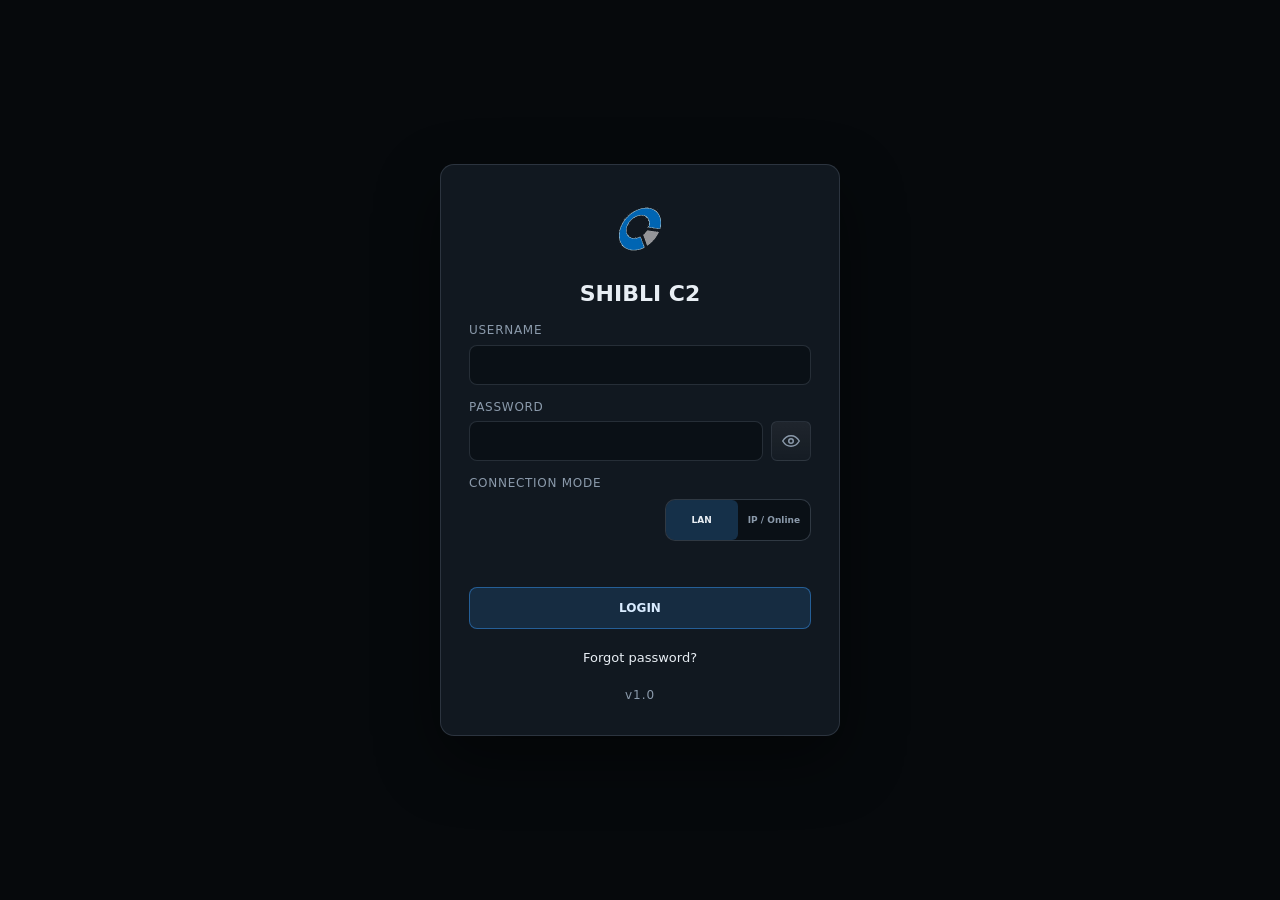
==== static/index.html @ 176efd0a "Prepare SHIBLI C2 v1.0 production release" ====
<!doctype html>
<html lang="en" data-theme="dark">
<head>
  <meta charset="UTF-8" />
  <meta name="viewport" content="width=device-width, initial-scale=1.0" />
  <title>SHIBLI C2</title>
  <script>
    (function () {
      try {
        var t = localStorage.getItem("shibli_theme");
        if (t === "light" || t === "dark") document.documentElement.setAttribute("data-theme", t);
      } catch (e) {}
    })();
  </script>
  <link rel="icon" href="/static/branding/logo.png" type="image/png" />
  <link rel="stylesheet" href="/static/css/styles.css" />
  <style>
    /* Fallback if stylesheet path fails — keeps login usable */
    .login-screen { min-height: 100vh; display: grid; place-items: center; padding: 24px; background: #06090c; color: #e8eef4; font-family: "Segoe UI", system-ui, sans-serif; }
    .login-card { width: min(400px, 100%); display: flex; flex-direction: column; gap: 14px; padding: 32px 28px; border-radius: 14px; border: 1px solid rgba(148,163,184,.2); background: #111820; }
    .login-card label { display: flex; flex-direction: column; gap: 6px; font-size: 12px; color: #8b9aab; }
    .login-card input { min-height: 40px; padding: 0 10px; border-radius: 8px; border: 1px solid rgba(148,163,184,.2); background: #0a1016; color: #e8eef4; }
    .login-error { color: #ff5c5c; font-size: 13px; min-height: 18px; margin: 0; }
    button.full { width: 100%; min-height: 42px; border-radius: 8px; border: 1px solid rgba(59,158,255,.45); background: rgba(59,158,255,.15); color: #d9ecff; font-weight: 700; cursor: pointer; }
    .brand-logo { width: 64px; height: 64px; margin: 0 auto 4px; object-fit: contain; display: block; }
    .mode-toggle { display: grid; grid-template-columns: 1fr 1fr; gap: 0; border: 1px solid rgba(148,163,184,.28); border-radius: 10px; overflow: hidden; }
    .mode-toggle button { min-height: 40px; border: 0; background: transparent; color: #8b9aab; font-weight: 700; cursor: pointer; }
    .mode-toggle button.active { background: rgba(59,158,255,.22); color: #e8eef4; }
  </style>
</head>
<body>
  <script>
    if (location.protocol === "file:") {
      document.write(
        '<div style="padding:40px;font-family:Segoe UI,sans-serif;max-width:520px;margin:40px auto;background:#111820;color:#e8eef4;border-radius:12px">' +
        '<h2>Open SHIBLI C2 via the server</h2>' +
        '<p>Do not open index.html directly. Start the app then open:</p>' +
        '<p><strong><a href="http://127.0.0.1:8080" style="color:#3b9eff">http://127.0.0.1:8080</a></strong></p>' +
        '<pre style="background:#0a1016;padding:12px;border-radius:8px">Start SHIBLI C2, then open http://127.0.0.1:8080</pre></div>'
      );
      throw new Error("file protocol");
    }
  </script>
  <!-- LOGIN -->
  <div id="loginScreen" class="login-screen">
    <form id="loginForm" class="login-card">
      <img class="brand-logo lg" src="/static/branding/logo.png" alt="SHIBLI" width="64" height="64" />
      <h1 id="loginTitle">SHIBLI C2</h1>
      <label>Username<input id="loginUser" type="text" autocomplete="off" required /></label>
      <label>Password
        <span class="password-row">
          <input id="loginPass" type="password" autocomplete="current-password" required />
          <button type="button" class="icon-action pw-toggle" data-password-toggle="loginPass" aria-label="Show password"></button>
        </span>
      </label>
      <div class="connection-mode-field">
        <span class="mode-label">Connection Mode</span>
        <div class="mode-toggle" role="group" aria-label="Connection Mode">
          <button type="button" id="modeLanBtn" class="active" data-mode="lan" aria-pressed="true">LAN</button>
          <button type="button" id="modeIpBtn" data-mode="ip" aria-pressed="false">IP / Online</button>
        </div>
      </div>
      <p id="loginError" class="login-error"></p>
      <button type="submit" id="loginSubmit" class="primary full">LOGIN</button>
      <button type="button" id="forgotPasswordBtn" class="link-btn">Forgot password?</button>
      <p class="login-version" id="loginVersion">v1.0</p>
    </form>
    <form id="forgotPasswordForm" class="login-card hidden">
      <img class="brand-logo lg" src="/static/branding/logo.png" alt="SHIBLI" width="64" height="64" />
      <h1>Reset Password</h1>
      <p class="login-sub">Enter username, recovery code, and new password</p>
      <label>Username<input id="forgotUser" type="text" autocomplete="off" required /></label>
      <label>Recovery code<input id="forgotCode" type="text" autocomplete="off" required /></label>
      <label>New password
        <span class="password-row">
          <input id="forgotNewPass" type="password" required />
          <button type="button" class="icon-action pw-toggle" data-password-toggle="forgotNewPass" aria-label="Show password"></button>
        </span>
      </label>
      <p id="forgotError" class="login-error"></p>
      <button type="submit" class="primary full">Reset Password</button>
      <button type="button" id="backToLoginBtn" class="link-btn">Back to sign in</button>
    </form>
  </div>

  <!-- APP SHELL -->
  <div id="appShell" class="app-shell hidden">
    <aside class="sidebar" id="sidebar">
      <div class="brand">
        <img class="brand-logo" src="/static/branding/logo.png" alt="SHIBLI" width="34" height="34" />
        <div class="brand-copy">
          <strong id="systemName">SHIBLI C2</strong>
          <span>Command &amp; Control</span>
        </div>
      </div>
      <div class="sidebar-section ops-section">
        <div class="sidebar-label">Operations</div>
        <nav class="module-list" id="moduleNav"></nav>
      </div>
      <div class="sidebar-footer">
        <div class="version" id="versionTag">v1.0</div>
      </div>
    </aside>

    <main class="workspace">
      <div id="mappingBanner" class="mapping-banner hidden" aria-hidden="true"></div>
      <div class="topbar-stack">
        <header class="topbar topbar-fixed">
          <div class="topbar-left">
            <button type="button" class="menu-btn" id="menuToggle" aria-label="Menu">☰</button>
            <div class="status-pill online" id="systemStatusText" title="SHIBLI C2 application">Ready</div>
            <div class="service-chips" id="serviceChips">
              <span class="chip" id="chipCamStatus">Cams: —</span>
              <span class="chip" id="chipHwStatus">HW: —</span>
              <button type="button" class="chip connection-chip" id="connectionModeChip" title="Switch connection mode">Connection: LAN</button>
            </div>
          </div>
          <div class="topbar-right">
            <button type="button" class="icon-action" id="themeToggle" title="Light/Dark mode">☾</button>
            <span class="user-badge" id="userBadge" title="">—</span>
            <button type="button" class="icon-action" id="logoutBtn" title="Logout">⏻</button>
            <button type="button" class="icon-action" id="fullscreenBtn" title="Fullscreen">⛶</button>
          </div>
        </header>

        <div id="dashboardToolbar" class="topbar-ops dashboard-toolbar hidden" aria-hidden="true">
          <div class="toolbar-scroll">
            <div class="toolbar-section">
              <span class="toolbar-label">Recording</span>
              <div class="recording-controls">
                <div class="segmented record-segmented">
                  <button class="active" data-record="off" title="Record Off">Off</button>
                  <button data-record="ch1" title="Record Day">Day</button>
                  <button data-record="ch2" title="Record Thermal">Th</button>
                  <button data-record="both" title="Record Both">Both</button>
                </div>
                <div id="recordingStatus" class="recording-status hidden" aria-live="polite">
                  <span class="rec-dot" aria-hidden="true"></span>
                  <span id="recordingTimer">00:00:00</span>
                </div>
              </div>
            </div>
            <div class="toolbar-section">
              <span class="toolbar-label">Grid</span>
              <div class="segmented grid-segmented">
                <button data-grid="1" class="active" title="Single feed">1</button>
                <button data-grid="4" title="2×2 grid">4</button>
                <button data-grid="9" title="3×3 grid">9</button>
                <button data-grid="16" title="4×4 grid">16</button>
              </div>
            </div>
            <div class="toolbar-section toolbar-section-grow">
              <span class="toolbar-label">Layout</span>
              <div class="segmented layout-segmented">
                <button class="active" data-layout="day_thermal" title="Day + Thermal">Day+Th</button>
                <button data-layout="day_full" title="Full Day">Day</button>
                <button data-layout="thermal_full" title="Full Thermal">Thermal</button>
                <button data-layout="custom" title="Custom panels">Custom</button>
              </div>
            </div>
            <div class="toolbar-section toolbar-section-diag">
              <span class="toolbar-label">Link</span>
              <div class="diag-chips" id="diagChips" title="Subsystem status">
                <span class="diag-dot" id="diagGo2rtc" title="Video (go2rtc)">V</span>
                <span class="diag-dot" id="diagDay" title="Day camera">D</span>
                <span class="diag-dot" id="diagThermal" title="Thermal">T</span>
                <span class="diag-dot" id="diagLrf" title="LRF">L</span>
                <span class="diag-dot" id="diagHw" title="Controls">H</span>
              </div>
            </div>
          </div>
        </div>
      </div>

      <!-- PAGE: DASHBOARD -->
      <section id="page-dashboard" class="page-view">
        <div class="dashboard-shell" id="dashboardGrid">
          <div class="camera-zone layout-day_thermal" id="cameraZone">
            <div id="customLayoutBar" class="custom-layout-bar hidden" aria-hidden="true">
              <span class="custom-toolbar-title">Custom View</span>
              <label class="toolbar-field"><span>Select camera</span><select id="customCamSelect" title="Select camera"></select></label>
              <label class="toolbar-field"><span>Channel</span>
                <select id="customChannelSelect" title="Channel">
                  <option value="day">Day</option>
                  <option value="thermal">Thermal</option>
                </select>
              </label>
              <button type="button" id="customAddPanel" class="mini primary">Add Camera Panel</button>
              <button type="button" id="customResetLayout" class="mini">Reset View</button>
            </div>
            <div class="video-matrix" id="videoMatrix">
              <div id="customEmptyState" class="custom-empty-state hidden" aria-hidden="true">
                <p>No camera panels added.</p>
                <p class="placeholder-hint">Select a camera and channel above, then click Add Camera Panel.</p>
              </div>
              <article class="panel video-panel" data-channel="day" id="dayPanel">
                <header class="panel-title">
                  <span><span class="live-dot"></span> Day Camera</span>
                  <span class="panel-actions">
                    <button type="button" class="mini shot-btn" data-shot="day" title="Screenshot">📷</button>
                    <button type="button" class="mini min-btn" data-min="day" title="Minimize">⊟</button>
                    <button type="button" class="mini max-btn" data-max="day" title="Maximize panel">⛶</button>
                  </span>
                </header>
                <div class="video-frame" data-drag-zoom="day">
                  <video id="dayStream" class="stream video-stream hidden" playsinline autoplay muted></video>
                  <div class="drag-zoom-layer" aria-hidden="true"></div>
                  <div class="placeholder day-placeholder">
                    <div class="placeholder-label" id="dayStatusLabel">No camera connected</div>
                    <div class="placeholder-hint">Add a camera from the Cameras page · drag box to zoom</div>
                  </div>
                  <div class="hud-overlay" id="dayHud"></div>
                </div>
              </article>
              <article class="panel video-panel" data-channel="thermal" id="thermalPanel">
                <header class="panel-title">
                  <span><span class="live-dot thermal"></span> Thermal Camera</span>
                  <span class="panel-actions">
                    <button type="button" class="mini shot-btn" data-shot="thermal" title="Screenshot">📷</button>
                    <button type="button" class="mini min-btn" data-min="thermal" title="Minimize">⊟</button>
                    <button type="button" class="mini max-btn" data-max="thermal" title="Maximize panel">⛶</button>
                  </span>
                </header>
                <div class="video-frame thermal-frame" data-drag-zoom="thermal">
                  <video id="thermalStream" class="stream video-stream hidden" playsinline autoplay muted></video>
                  <div class="drag-zoom-layer" aria-hidden="true"></div>
                  <div class="placeholder thermal-placeholder">
                    <div class="crosshair"></div>
                    <div class="placeholder-label" id="thermalStatusLabel">No camera connected</div>
                    <div class="placeholder-hint">Add a camera from the Cameras page · drag box to zoom</div>
                  </div>
                  <div class="hud-overlay" id="thermalHud"></div>
                </div>
              </article>
            </div>
            <div class="feed-controls-row">
              <div class="feed-strip">
                <span class="feed-strip-label">Day</span>
                <button type="button" class="mini" data-lens="zoom_out" data-channel="day">Z−</button>
                <button type="button" class="mini" data-lens="zoom_in" data-channel="day">Z+</button>
                <button type="button" class="mini" data-lens="focus_minus" data-channel="day">N</button>
                <button type="button" class="mini" data-lens="focus_plus" data-channel="day">F</button>
                <button type="button" class="mini" id="dayAfcBtn" title="Hold auto focus on the day camera">AFC</button>
              </div>
              <div class="feed-strip">
                <span class="feed-strip-label">Th</span>
                <button type="button" class="mini" data-lens="zoom_out" data-channel="thermal">Z−</button>
                <button type="button" class="mini" data-lens="zoom_in" data-channel="thermal">Z+</button>
                <button type="button" class="mini" data-lens="focus_minus" data-channel="thermal">N</button>
                <button type="button" class="mini" data-lens="focus_plus" data-channel="thermal">F</button>
                <button type="button" class="mini" id="thermalAfcBtn" title="Hold auto focus on the thermal camera">AFC</button>
              </div>
            </div>
          </div>
          <aside class="control-rail hardware-rail" id="hardwareRail">
            <article class="panel control-card hardware-panel">
              <header class="panel-title compact">Hardware Controls</header>
              <p id="hwOfflineNote" class="hw-offline-note hidden">Hardware controls offline — start the controls service or check camera mapping.</p>
              <div class="hw-test-row">
                <button type="button" id="hwSelfTestBtn" class="mini">Self-test</button>
              </div>
              <pre id="hwSelfTestOut" class="hw-self-test-out hidden"></pre>
              <label class="ptz-select-wrap ptz-select-in-panel">
                <span>PTZ target</span>
                <select id="ptzSelect"></select>
              </label>
              <div class="ptz-block">
                <div class="dpad">
                  <button type="button" data-ptz="up_left" title="Up-left">◤</button>
                  <button type="button" data-ptz="up" title="Up">▲</button>
                  <button type="button" data-ptz="up_right" title="Up-right">◥</button>
                  <button type="button" data-ptz="left" title="Left">◀</button>
                  <button type="button" data-ptz="home" class="home" title="Home">⌂</button>
                  <button type="button" data-ptz="right" title="Right">▶</button>
                  <button type="button" data-ptz="down_left" title="Down-left">◣</button>
                  <button type="button" data-ptz="down" title="Down">▼</button>
                  <button type="button" data-ptz="down_right" title="Down-right">◢</button>
                </div>
                <div class="lens-stack">
                  <button data-lens="zoom_in">Zoom +</button><button data-lens="zoom_out">Zoom −</button>
                  <button data-lens="focus_plus">Focus +</button><button data-lens="focus_minus">Focus −</button>
                  <button data-ptz="stop" class="danger">STOP</button>
                </div>
              </div>
              <div class="preset-bar">
                <select id="presetSelect"><option value="1">Preset 1</option><option value="2">Preset 2</option><option value="3">Preset 3</option></select>
                <button data-preset="set">Set</button><button data-preset="go">Go</button><button data-preset="delete">Del</button>
              </div>
              <div class="inline-controls inline-controls-wide">
                <label>Speed <select id="ptzSpeed"><option value="low">Low</option><option value="medium" selected>Med</option><option value="high">High</option></select></label>
                <div class="mode-toggle"><button class="active" data-mode="abs">ABS</button><button data-mode="rel">REL</button></div>
                <button type="button" id="autoPanBtn" class="mini auto-pan-btn" title="Auto-pan patrol">Auto-pan</button>
              </div>
              <div class="hw-osd-row">
                <span class="hw-row-label">OSD</span>
                <label class="switch small"><input id="osdToggle" type="checkbox" /><span></span></label>
                <span id="osdLabel" class="hw-osd-state">Off</span>
              </div>
              <div id="ptzTargetRow" class="ptz-target-row hidden">
                <span class="group-label">Target</span>
                <div class="segmented ptz-target-segmented">
                  <button type="button" class="active" data-ptz-target="day">Day</button>
                  <button type="button" data-ptz-target="thermal">Thermal</button>
                  <button type="button" data-ptz-target="both">Both</button>
                </div>
              </div>
              <p id="ptzHeadLabel" class="ptz-head-hint hidden">Main PTZ Head — shared Day + Thermal</p>
            </article>
            <article class="panel control-card lrf-card">
              <header class="panel-title compact">LRF</header>
              <div class="lrf-compact-row">
                <label>Mode <select id="lrfMode"><option value="single">Single</option><option value="continuous">Cont</option><option value="scan">Scan</option></select></label>
                <label>Range <input id="rangeInput" value="—" readonly /></label>
                <button id="measureBtn" class="primary">Sngl</button>
              </div>
              <div class="lrf-action-row">
                <button type="button" class="mini" id="lrfContBtn">Cont</button>
                <button type="button" class="mini danger" id="lrfStopBtn">Stop</button>
              </div>
              <div class="cursor-readout lrf-cursor"><span>X <b id="cursorX">—</b></span><span>Y <b id="cursorY">—</b></span></div>
            </article>
            <article class="panel control-card aux-card">
              <header class="panel-title compact">Auxiliary</header>
              <div class="aux-row">
                <button data-quick="auxiliary:wiper" id="wiperBtn">Wiper</button>
                <button data-quick="auxiliary:heater" id="heaterBtn">Heater</button>
                <button data-quick="day:nuc" id="nucBtn">NUC</button><button data-quick="thermal:agc" id="agcBtn">AGC</button>
              </div>
            </article>
            <article class="panel control-card illum-card">
              <header class="panel-title compact illum-title">
                <span>Illumination</span>
                <label class="switch small"><input id="illumToggle" type="checkbox" /><span></span></label>
              </header>
              <div class="illum-compact-row">
                <label>Source <select id="illumSource"><option value="ir">IR</option><option value="white">White</option><option value="laser">Laser</option></select></label>
                <label>Beam <select id="beamMode"><option value="narrow">Narrow</option><option value="medium">Medium</option><option value="wide">Wide</option></select></label>
                <div class="intensity-row"><button data-intensity="low">Low</button><button class="active" data-intensity="med">Med</button><button data-intensity="high">High</button></div>
              </div>
              <div class="illum-meter-row">
                <span>IR <b id="illumBrightnessVal">50%</b></span>
                <button type="button" class="mini" id="illumBrightDown">−</button>
                <button type="button" class="mini" id="illumBrightUp">+</button>
                <span>FOV <b id="illumFovVal">45°</b></span>
                <button type="button" class="mini" id="illumFovDown">−</button>
                <button type="button" class="mini" id="illumFovUp">+</button>
                <button type="button" class="mini" id="illumFovReset">Reset</button>
              </div>
            </article>
            <article class="panel control-card thermal-card">
              <header class="panel-title compact">Thermal image</header>
              <div class="polarity-row">
                <button type="button" class="mini active" data-polarity="white_hot">White hot</button>
                <button type="button" class="mini" data-polarity="black_hot">Black hot</button>
              </div>
              <label class="thermal-slider">Brightness <b id="thermalBrightnessVal">50</b>
                <input id="thermalBrightness" type="range" min="0" max="100" value="50" />
              </label>
              <label class="thermal-slider">Contrast <b id="thermalContrastVal">50</b>
                <input id="thermalContrast" type="range" min="0" max="100" value="50" />
              </label>
            </article>
          </aside>
        </div>
      </section>

      <!-- PAGE: RECORDINGS -->
      <section id="page-recordings" class="page-view hidden page-admin">
        <div class="page-header compact">
          <h2>Recordings</h2>
          <p id="recordingsStats">—</p>
        </div>
        <div class="page-body">
        <div class="toolbar">
          <input id="recSearch" type="search" placeholder="Search name, camera, type…" />
          <select id="recSort">
            <option value="date_desc">Newest first</option>
            <option value="date_asc">Oldest first</option>
            <option value="name_asc">Name A–Z</option>
            <option value="name_desc">Name Z–A</option>
            <option value="camera_asc">Camera</option>
            <option value="size_desc">Size</option>
            <option value="duration_desc">Duration</option>
          </select>
          <select id="recPageSize">
            <option value="10">10 / page</option>
            <option value="20" selected>20 / page</option>
            <option value="50">50 / page</option>
            <option value="100">100 / page</option>
          </select>
          <button type="button" id="recPrev" class="mini">Prev</button>
          <span id="recordingsPager">Page 1</span>
          <button type="button" id="recNext" class="mini">Next</button>
        </div>
        <div class="table-wrap">
          <table class="data-table">
            <thead><tr><th>Name</th><th>Camera</th><th>ID</th><th>Date</th><th>Time</th><th>Duration</th><th>Size</th><th>Type</th><th>By / Actions</th></tr></thead>
            <tbody id="recordingsList"></tbody>
          </table>
        </div>
        </div>
      </section>

      <!-- PAGE: CAMERAS -->
      <section id="page-cameras" class="page-view hidden page-admin">
        <div class="page-header compact">
          <h2>Cameras</h2>
          <p id="controlsStatus">—</p>
          <button type="button" id="syncCamerasBtn" class="mini">Sync Core → Controls</button>
          <button type="button" id="startOnboardingBtn" class="primary mini">Add Camera Wizard</button>
        </div>
        <div class="page-body">
          <div id="camerasEmpty" class="empty-state">
            <p>No cameras configured yet.</p>
            <button type="button" class="primary" id="startOnboardingEmpty">Start Add Camera Wizard</button>
          </div>
          <form id="cameraForm" class="form-card camera-form">
            <h3 id="cameraFormTitle">Add Camera</h3>
            <input type="hidden" id="cameraEditId" value="" />
            <div class="form-grid">
              <label>Camera name <input id="camName" required placeholder="Day Camera 01" /></label>
              <label>Camera type
                <select id="camType"><option>Day</option><option>Thermal</option><option>Other</option></select>
              </label>
              <label>Connection type
                <select id="camConnectionMode">
                  <option value="lan">LAN</option>
                  <option value="ip">IP / Online</option>
                  <option value="legacy" id="camModeLegacyOpt" hidden>Unassigned</option>
                </select>
              </label>
              <label>Host / IP <input id="camIp" placeholder="192.0.2.10 or camera.example.net" /></label>
              <label>RTSP URL <input id="camRtsp" class="wide" placeholder="rtsp://user:pass@HOST:554/Streaming/Channels/102" /></label>
              <label>ONVIF port <input id="camOnvif" type="number" value="80" min="1" max="65535" /></label>
              <label>Username <input id="camUser" autocomplete="off" /></label>
              <label>Password
                <span class="password-row">
                  <input id="camPass" type="password" autocomplete="new-password" />
                  <button type="button" class="icon-action pw-toggle" data-password-toggle="camPass" aria-label="Show password"></button>
                </span>
              </label>
              <label>PTZ mapping
                <select id="camPtz"><option value="none">No PTZ</option><option value="ptz-1">PTZ 1</option><option value="ptz-2">PTZ 2</option></select>
              </label>
              <label>Camera group <input id="camGroup" placeholder="Border-A" /></label>
              <label class="checkbox-row"><input id="camEnabled" type="checkbox" checked /> Enable camera</label>
            </div>
            <p class="placeholder-hint">Host / IP accepts a LAN address or a remote hostname. Switching sites is a configuration change, not a code change.</p>
            <p id="cameraTestResult" class="login-error"></p>
            <div class="form-actions">
              <button type="button" id="testCameraBtn" class="mini">Test Connection</button>
              <button type="button" id="disableCameraBtn" class="mini danger hidden">Disable</button>
              <button type="submit" class="primary" id="saveCameraBtn">Save Camera</button>
              <button type="button" id="clearCameraForm" class="mini">Clear / Add New</button>
            </div>
          </form>
          <div class="table-wrap">
            <table class="data-table">
              <thead><tr><th>Name</th><th>Type</th><th>Connection</th><th>Host / IP</th><th>RTSP</th><th>PTZ</th><th>Status</th><th>Actions</th></tr></thead>
              <tbody id="camerasList"></tbody>
            </table>
          </div>
        </div>
      </section>

      <!-- PAGE: USERS -->
      <section id="page-users" class="page-view hidden page-admin">
        <div class="page-header compact"><h2>User Management</h2></div>
        <div class="page-body">
        <details class="panel pad role-perms-panel">
          <summary>Role-level permission viewer</summary>
          <div id="rolePermissionsTable" class="role-perms-grid"></div>
        </details>
        <div class="split-panel">
          <form id="createUserForm" class="form-card">
            <h3>Create User</h3>
            <label>Full name <input id="newFullName" autocomplete="off" /></label>
            <label>Username <input id="newUsername" autocomplete="off" required /></label>
            <label>Password
              <span class="password-row">
                <input id="newPassword" type="password" autocomplete="new-password" required />
                <button type="button" class="icon-action pw-toggle" data-password-toggle="newPassword" aria-label="Show password"></button>
              </span>
            </label>
            <label>Role
              <select id="newRole">
                <option value="VIEWER">Viewer</option>
                <option value="OPERATOR">Operator</option>
                <option value="ADMINISTRATOR">Administrator</option>
              </select>
            </label>
            <button type="submit" class="primary">Create User</button>
          </form>
          <div class="table-wrap">
            <table class="data-table users-table">
              <thead><tr><th>Username</th><th>Full name</th><th>Role</th><th>Status</th><th>Created</th><th>Actions</th></tr></thead>
              <tbody id="usersList"></tbody>
            </table>
          </div>
        </div>
        <dialog id="editUserDialog" class="modal-dialog edit-user-dialog">
          <form id="editUserForm" method="dialog" class="form-card modal-body">
            <h3>Edit User</h3>
            <input type="hidden" id="editUsername" />
            <label>Full name <input id="editFullName" /></label>
            <label>Role <select id="editRole"><option value="VIEWER">Viewer</option><option value="OPERATOR">Operator</option><option value="ADMINISTRATOR">Administrator</option></select></label>
            <label class="checkbox-row"><input id="editActive" type="checkbox" /> Active</label>
            <fieldset id="editPermissionsField">
              <legend>Custom permissions (override role defaults)</legend>
              <div id="editPermissionsList" class="perm-checkboxes"></div>
            </fieldset>
            <fieldset>
              <legend>Assigned cameras</legend>
              <p class="camera-assign-note">Operators can be limited to selected cameras. Leave all unchecked for all cameras.</p>
              <div id="editCameraAssign" class="perm-checkboxes"></div>
            </fieldset>
            <div class="form-actions">
              <button type="submit" class="primary">Save</button>
              <button type="button" id="editUserCancel" class="mini">Cancel</button>
            </div>
          </form>
        </dialog>
        </div>
      </section>

      <!-- PAGE: AUDIT -->
      <section id="page-audit" class="page-view hidden page-admin">
        <div class="page-header compact"><h2>Audit Logs</h2><p>Administrator only — critical actions</p></div>
        <div class="page-body">
        <div class="table-wrap">
          <table class="data-table">
            <thead><tr><th>Time</th><th>User</th><th>Role</th><th>Action</th><th>Module</th><th>Detail</th></tr></thead>
            <tbody id="auditList"></tbody>
          </table>
        </div>
        </div>
      </section>

      <!-- PAGE: SETTINGS -->
      <section id="page-settings" class="page-view hidden page-admin">
        <div class="settings-shell">
          <div class="settings-toolbar">
            <h2 class="settings-title">Settings</h2>
            <input type="search" id="settingsSearch" class="settings-search" placeholder="Search settings" autocomplete="off" />
            <div class="settings-toolbar-actions">
              <button type="button" id="saveSettingsBtn" class="primary mini">Save</button>
              <button type="button" id="resetSettingsBtn" class="danger mini">Reset</button>
            </div>
          </div>
          <div class="settings-body">
            <nav class="settings-nav" id="settingsNav" aria-label="Settings categories">
              <button type="button" class="settings-nav-item active" data-pane="general">General</button>
              <button type="button" class="settings-nav-item" data-pane="display">Display &amp; OSD</button>
              <button type="button" class="settings-nav-item" data-pane="camera">Camera &amp; Streaming</button>
              <button type="button" class="settings-nav-item" data-pane="recording">Recording &amp; Storage</button>
              <button type="button" class="settings-nav-item" data-pane="ptz">PTZ &amp; Hardware</button>
              <button type="button" class="settings-nav-item" data-pane="security">User &amp; Security</button>
              <button type="button" class="settings-nav-item" data-pane="offline">Offline System</button>
              <button type="button" class="settings-nav-item" data-pane="advanced">Advanced</button>
            </nav>
            <div class="settings-content" id="settingsContent">
              <div class="settings-pane active" data-pane="general">
                <h3 class="settings-pane-title">General</h3>
                <div class="setting-row" data-keywords="theme appearance dark light">
                  <div class="setting-meta"><div class="setting-title">Theme</div><div class="setting-desc">Light or dark appearance for the operator interface.</div></div>
                  <div class="setting-control"><select id="settingTheme"><option value="dark">Dark</option><option value="light">Light</option></select></div>
                </div>
                <div class="setting-row" data-keywords="keyboard shortcuts hotkeys">
                  <div class="setting-meta"><div class="setting-title">Keyboard shortcuts</div><div class="setting-desc">Enable keyboard control for PTZ and dashboard actions.</div></div>
                  <div class="setting-control"><label class="setting-check"><input id="settingKeyboard" type="checkbox" /><span>Enabled</span></label></div>
                </div>
                <div class="setting-row" data-keywords="dashboard view layout default day thermal">
                  <div class="setting-meta"><div class="setting-title">Default dashboard view</div><div class="setting-desc">View shown when operators open the dashboard.</div></div>
                  <div class="setting-control">
                    <select id="settingDefaultView">
                      <option value="day_thermal">Day + Thermal</option>
                      <option value="day_full">Full Day</option>
                      <option value="thermal_full">Full Thermal</option>
                      <option value="custom">Custom</option>
                    </select>
                  </div>
                </div>
                <div class="setting-row" data-keywords="recordings page size pagination">
                  <div class="setting-meta"><div class="setting-title">Recordings per page</div><div class="setting-desc">Number of recordings listed on the Recordings page.</div></div>
                  <div class="setting-control"><select id="settingPageSize"><option>10</option><option selected>20</option><option>50</option><option>100</option></select></div>
                </div>
              </div>

              <div class="settings-pane" data-pane="display">
                <h3 class="settings-pane-title">Display &amp; OSD</h3>
                <p class="settings-pane-intro">Configure on-screen overlay text and position. Use the OSD toggle on the dashboard hardware panel to show or hide overlays on live video.</p>
                <div class="setting-row" data-keywords="osd logo text">
                  <div class="setting-meta"><div class="setting-title">Show logo text</div><div class="setting-desc">Display operator branding on the video overlay.</div></div>
                  <div class="setting-control"><label class="setting-check"><input id="osdShowLogo" type="checkbox" checked /><span>Enabled</span></label></div>
                </div>
                <div class="setting-row" data-keywords="osd logo label">
                  <div class="setting-meta"><div class="setting-title">Logo text</div><div class="setting-desc">Short label shown on the overlay (e.g. site or system name).</div></div>
                  <div class="setting-control"><input id="osdLogoText" placeholder="SHIBLI C2" /></div>
                </div>
                <div class="setting-row" data-keywords="osd telemetry azimuth elevation range">
                  <div class="setting-meta"><div class="setting-title">Show telemetry</div><div class="setting-desc">Azimuth, elevation, and LRF range on the overlay.</div></div>
                  <div class="setting-control"><label class="setting-check"><input id="osdShowTelemetry" type="checkbox" checked /><span>Enabled</span></label></div>
                </div>
                <div class="setting-row" data-keywords="osd custom text message">
                  <div class="setting-meta"><div class="setting-title">Custom overlay text</div><div class="setting-desc">Optional operator message (site ID, mission label, etc.).</div></div>
                  <div class="setting-control"><input id="osdCustomText" class="wide-input" placeholder="Optional message" /></div>
                </div>
                <div class="setting-row" data-keywords="osd position corner">
                  <div class="setting-meta"><div class="setting-title">Overlay position</div><div class="setting-desc">Corner placement for OSD on Day and Thermal panels.</div></div>
                  <div class="setting-control">
                    <select id="osdPosition">
                      <option value="bottom-left">Bottom left</option>
                      <option value="bottom-right">Bottom right</option>
                      <option value="top-left">Top left</option>
                      <option value="top-right">Top right</option>
                    </select>
                  </div>
                </div>
              </div>

              <div class="settings-pane" data-pane="camera">
                <h3 class="settings-pane-title">Camera &amp; Streaming</h3>
                <p class="settings-pane-intro">Camera connections are managed on the Cameras page. Defaults below apply to new cameras.</p>
                <div class="setting-row" data-keywords="onvif port camera">
                  <div class="setting-meta"><div class="setting-title">Default ONVIF port</div><div class="setting-desc">Standard ONVIF port for new camera entries.</div></div>
                  <div class="setting-control"><input id="settingOnvifPort" type="number" value="80" min="1" max="65535" disabled /></div>
                </div>
                <div class="setting-row" data-keywords="screenshot folder path">
                  <div class="setting-meta"><div class="setting-title">Screenshot folder</div><div class="setting-desc">Where dashboard screenshots are saved locally.</div></div>
                  <div class="setting-control"><input id="settingScreenshotPath" class="wide-input" placeholder="data/screenshots/" disabled /></div>
                </div>
              </div>

              <div class="settings-pane" data-pane="recording">
                <h3 class="settings-pane-title">Recording &amp; Storage</h3>
                <div class="setting-row" data-keywords="recording folder path storage">
                  <div class="setting-meta"><div class="setting-title">Recording folder</div><div class="setting-desc">Local path for recording metadata and files. Default: <code>data/recordings/</code></div></div>
                  <div class="setting-control"><input id="settingRecPath" class="wide-input" /></div>
                </div>
              </div>

              <div class="settings-pane" data-pane="ptz">
                <h3 class="settings-pane-title">PTZ &amp; Hardware Controls</h3>
                <div class="setting-row" data-keywords="ptz label day camera">
                  <div class="setting-meta"><div class="setting-title">PTZ 1 label</div><div class="setting-desc">Name shown in the hardware controls PTZ selector.</div></div>
                  <div class="setting-control"><input id="ptz1Label" placeholder="PTZ 1 - Day Camera" /></div>
                </div>
                <div class="setting-row" data-keywords="ptz label thermal camera">
                  <div class="setting-meta"><div class="setting-title">PTZ 2 label</div><div class="setting-desc">Name shown for the second PTZ target.</div></div>
                  <div class="setting-control"><input id="ptz2Label" placeholder="PTZ 2 - Thermal Camera" /></div>
                </div>
                <div class="setting-row" data-keywords="ptz onvif isapi control method">
                  <div class="setting-meta"><div class="setting-title">Default PTZ control method</div><div class="setting-desc">Protocol used to send pan-tilt-zoom commands.</div></div>
                  <div class="setting-control"><select id="settingPtzMethod"><option value="onvif">ONVIF</option><option value="isapi">ISAPI</option><option value="manual">Manual</option></select></div>
                </div>
                <div class="setting-row" data-keywords="lrf laser range finder">
                  <div class="setting-meta"><div class="setting-title">Default LRF method</div><div class="setting-desc">How the laser range finder is connected.</div></div>
                  <div class="setting-control"><select id="settingLrfMethod"><option value="none">Not Configured</option><option value="tcp">TCP</option><option value="serial">Serial</option></select></div>
                </div>
                <div class="setting-row" data-keywords="illuminator ir light">
                  <div class="setting-meta"><div class="setting-title">Default illuminator method</div><div class="setting-desc">How the illuminator hardware is controlled.</div></div>
                  <div class="setting-control"><select id="settingIllumMethod"><option value="none">Not Configured</option><option value="tcp">TCP</option><option value="rs485">RS485</option></select></div>
                </div>
              </div>

              <div class="settings-pane" data-pane="security">
                <h3 class="settings-pane-title">User &amp; Security</h3>
                <p class="settings-pane-intro">Create and manage users on the Users page. Sessions use local authentication.</p>
              </div>

              <div class="settings-pane" data-pane="offline">
                <h3 class="settings-pane-title">Offline System</h3>
                <p class="settings-pane-intro">SHIBLI C2 runs offline-first. Reset restores configuration defaults only — recordings and users are not deleted.</p>
                <div class="setting-row setting-row-info">
                  <div class="setting-meta"><div class="setting-title">Offline mode</div><div class="setting-desc">Application runs without cloud dependency. All core features work on the local network.</div></div>
                  <div class="setting-control"><span class="setting-badge">Active</span></div>
                </div>
              </div>

              <div class="settings-pane" data-pane="advanced">
                <h3 class="settings-pane-title">Advanced / Developer View</h3>
                <p class="settings-pane-intro">Technical configuration for integrators. Normal operators do not need these settings.</p>
                <div class="setting-row" data-keywords="app port server">
                  <div class="setting-meta"><div class="setting-title">App port</div><div class="setting-desc">HTTP port for SHIBLI C2. Restart may be required after change.</div></div>
                  <div class="setting-control"><input id="settingAppPort" type="number" min="1024" max="65535" /></div>
                </div>
                <div class="setting-row" data-keywords="database path sqlcipher">
                  <div class="setting-meta"><div class="setting-title">Database path</div><div class="setting-desc">Encrypted local database file location.</div></div>
                  <div class="setting-control"><code id="dbPathDisplay" class="code-inline">—</code></div>
                </div>
                <div class="setting-row" data-keywords="core url backend service">
                  <div class="setting-meta"><div class="setting-title">Core service URL</div><div class="setting-desc">SHIBLI-Core camera registry endpoint.</div></div>
                  <div class="setting-control"><input id="settingCoreUrl" class="wide-input" /></div>
                </div>
                <div class="setting-row" data-keywords="controls url ptz hardware">
                  <div class="setting-meta"><div class="setting-title">Controls service URL</div><div class="setting-desc">SHIBLI-Controls hardware API endpoint.</div></div>
                  <div class="setting-control"><input id="settingControlsUrl" class="wide-input" /></div>
                </div>
                <div class="setting-row" data-keywords="vss url video storage">
                  <div class="setting-meta"><div class="setting-title">VSS service URL</div><div class="setting-desc">Video storage service endpoint.</div></div>
                  <div class="setting-control"><input id="settingVssUrl" class="wide-input" /></div>
                </div>
                <div class="setting-row setting-row-block" data-keywords="service status backend health">
                  <div class="setting-meta"><div class="setting-title">Service status</div><div class="setting-desc">Live health check for connected backends.</div></div>
                  <div class="setting-control setting-control-block"><div id="backendStatus" class="backend-status"></div></div>
                </div>
                <div class="setting-row" data-keywords="driver ptz">
                  <div class="setting-meta"><div class="setting-title">PTZ driver</div><div class="setting-desc">Device driver identifier for PTZ hardware.</div></div>
                  <div class="setting-control"><input id="driverPtz" /></div>
                </div>
                <div class="setting-row" data-keywords="driver lrf">
                  <div class="setting-meta"><div class="setting-title">LRF driver</div><div class="setting-desc">Device driver identifier for range finder.</div></div>
                  <div class="setting-control"><input id="driverLrf" /></div>
                </div>
                <div class="setting-row" data-keywords="driver illumination">
                  <div class="setting-meta"><div class="setting-title">Illumination driver</div><div class="setting-desc">Device driver identifier for illuminator.</div></div>
                  <div class="setting-control"><input id="driverIllum" /></div>
                </div>
                <div class="setting-row setting-row-block" data-keywords="config json raw">
                  <div class="setting-meta"><div class="setting-title">Raw site configuration</div><div class="setting-desc">Read-only JSON from the local configuration store.</div></div>
                  <div class="setting-control setting-control-block"><pre id="configPreview" class="code-block"></pre></div>
                </div>
              </div>

              <p id="settingsNoResults" class="settings-no-results hidden">No settings match your search.</p>
            </div>
          </div>
        </div>
      </section>

      <footer class="statusbar">
        <span id="telemetryLine">AZ — · EL — · RNG —</span>
        <span id="storageLine">Storage —</span>
        <span id="serviceStatusLine">Application Ready · Cameras Not Connected · Hardware Controls Offline · Recording Ready · Offline Mode Active</span>
        <span id="commandLine">Ready</span>
      </footer>
      <div class="toast" id="toast"></div>
    </main>
  </div>

  <dialog id="cameraOnboardingDialog" class="modal-dialog onboarding-dialog">
    <form id="cameraOnboardingForm" method="dialog" class="onboarding-body">
      <div class="onboarding-head">
        <h2>Add Camera Wizard</h2>
        <p id="onboardingStepLabel" class="muted">Step 1 of 5</p>
        <button type="button" class="icon-action" id="onboardingClose" title="Close">✕</button>
      </div>
      <div class="onboarding-step" data-step="1">
        <p>Guided setup for field deployment. Gather camera details from the site team before continuing.</p>
        <label>Deployment type
          <select id="wizDeployType">
            <option value="separate">Separate Day and Thermal devices</option>
            <option value="shared">Shared PTZ head (Day + Thermal, one mover)</option>
          </select>
        </label>
        <label>Connection type
          <select id="wizConnectionMode">
            <option value="lan">LAN</option>
            <option value="ip">IP / Online</option>
          </select>
        </label>
      </div>
      <div class="onboarding-step hidden" data-step="2">
        <h3>Day camera</h3>
        <label>Name <input id="wizDayName" placeholder="Day Camera 01" required /></label>
        <label>Host / IP <input id="wizDayIp" placeholder="192.0.2.10 or camera.example.net" /></label>
        <label>RTSP URL <input id="wizDayRtsp" class="wide" placeholder="rtsp://user:pass@HOST:554/Streaming/Channels/102" /></label>
        <label>ONVIF port <input id="wizDayOnvif" type="number" value="80" min="1" max="65535" /></label>
        <label>Username <input id="wizDayUser" autocomplete="off" /></label>
        <label>Password
          <span class="password-row">
            <input id="wizDayPass" type="password" autocomplete="new-password" />
            <button type="button" class="icon-action pw-toggle" data-password-toggle="wizDayPass" aria-label="Show password"></button>
          </span>
        </label>
      </div>
      <div class="onboarding-step hidden" data-step="3">
        <h3>Thermal camera</h3>
        <p id="wizThermalHint" class="hint hidden">Shared PTZ head — same IP as Day; enter the thermal RTSP stream URL.</p>
        <label>Name <input id="wizThermalName" placeholder="Thermal Camera 01" /></label>
        <label>Host / IP <input id="wizThermalIp" placeholder="192.0.2.20 or camera.example.net" /></label>
        <label>RTSP URL <input id="wizThermalRtsp" class="wide" placeholder="rtsp://user:pass@HOST:5554/live?channel=0&subtype=0&proto=Onvif" /></label>
        <label>ONVIF port <input id="wizThermalOnvif" type="number" value="80" min="1" max="65535" /></label>
        <label>Username <input id="wizThermalUser" autocomplete="off" /></label>
        <label>Password
          <span class="password-row">
            <input id="wizThermalPass" type="password" autocomplete="new-password" />
            <button type="button" class="icon-action pw-toggle" data-password-toggle="wizThermalPass" aria-label="Show password"></button>
          </span>
        </label>
      </div>
      <div class="onboarding-step hidden" data-step="4">
        <h3>PTZ &amp; network</h3>
        <label>Day PTZ mapping
          <select id="wizDayPtz"><option value="ptz-1">PTZ 1</option><option value="ptz-2">PTZ 2</option><option value="none">No PTZ</option></select>
        </label>
        <label id="wizThermalPtzWrap">Thermal PTZ mapping
          <select id="wizThermalPtz"><option value="ptz-2">PTZ 2</option><option value="ptz-1">PTZ 1</option><option value="none">No PTZ</option></select>
        </label>
        <label>Camera group (optional) <input id="wizGroup" placeholder="Border-Tower-A" /></label>
        <p id="wizTestResult" class="login-error"></p>
      </div>
      <div class="onboarding-step hidden" data-step="5">
        <h3>Review &amp; save</h3>
        <pre id="wizReview" class="code-block"></pre>
        <p class="hint">Saves cameras locally, tests connections, and syncs to Hardware Controls when available.</p>
      </div>
      <div class="onboarding-actions">
        <button type="button" class="mini" id="onboardingBack">Back</button>
        <button type="button" class="mini" id="onboardingTest">Test Connection</button>
        <button type="button" class="primary" id="onboardingNext">Next</button>
        <button type="submit" class="primary hidden" id="onboardingFinish">Save &amp; Finish</button>
      </div>
    </form>
  </dialog>

  <dialog id="saveSettingsDialog" class="modal-dialog">
    <div class="confirm-modal-body">
      <p>Save settings? Some changes may require restart.</p>
    </div>
    <div class="confirm-modal-actions">
      <button type="button" class="mini" id="saveSettingsCancel">Cancel</button>
      <button type="button" class="primary" id="saveSettingsConfirm">Save</button>
    </div>
  </dialog>

  <dialog id="recordingPlayerDialog" class="modal-dialog recording-modal">
    <div class="recording-modal-head">
      <div>
        <strong id="recPlayerTitle">Recording</strong>
        <p id="recPlayerMeta" class="muted rec-meta">—</p>
      </div>
      <button type="button" class="icon-action" id="recPlayerClose" title="Close">✕</button>
    </div>
    <video id="recordingPlayer" class="recording-player" controls></video>
    <div class="recording-modal-actions">
      <button type="button" class="mini" id="recPlayerExport">Export</button>
      <button type="button" class="mini danger hidden" id="recPlayerDelete">Delete</button>
    </div>
  </dialog>

  <script type="module" src="/static/js/app.js"></script>
</body>
</html>
---- static/css/styles.css ----
html, [data-theme="dark"] {
  color-scheme: dark;
  --bg: #06090c;
  --bg-elevated: #0d1218;
  --panel: #111820;
  --line: rgba(148, 163, 184, 0.14);
  --line-strong: rgba(148, 163, 184, 0.28);
  --text: #e8eef4;
  --muted: #8b9aab;
  --accent: #3b9eff;
  --accent-dim: rgba(59, 158, 255, 0.15);
  --green: #3dd68c;
  --green-dim: rgba(61, 214, 140, 0.12);
  --amber: #f5b942;
  --orange: #ff8c42;
  --red: #ff5c5c;
  --purple: #9b7bff;
  --mono: "Cascadia Mono", "Consolas", "Ubuntu Mono", monospace;
  --sans: "Segoe UI", Inter, system-ui, sans-serif;
  --radius: 8px;
  --sidebar-w: 252px;
  --rail-w: 304px;
  --btn-h: 30px;
  --input-h: 30px;
  --ui-gap: 5px;
  --sidebar-bg: linear-gradient(180deg, #0a1016, #070b10);
  --topbar-bg: rgba(8, 12, 16, 0.92);
  --panel-bg: linear-gradient(180deg, rgba(17, 24, 32, 0.98), rgba(10, 14, 19, 0.98));
  --surface-input: #0a1016;
  --button-face: linear-gradient(180deg, rgba(255, 255, 255, 0.06), rgba(255, 255, 255, 0.02));
  --button-hover: rgba(255, 255, 255, 0.08);
  --button-primary-text: #d9ecff;
  --button-danger-text: #ffd0d0;
  --video-surface: #05080b;
  --statusbar-bg: rgba(6, 9, 12, 0.95);
  --banner-bg: rgba(8, 12, 16, 0.95);
  --overlay-subtle: rgba(255, 255, 255, 0.04);
  --overlay-muted: rgba(255, 255, 255, 0.06);
  --table-head-bg: rgba(0, 0, 0, 0.2);
  --table-row-hover: rgba(255, 255, 255, 0.02);
  --switch-track: #3a4552;
  --shadow-lg: 0 24px 64px rgba(0, 0, 0, 0.45);
  --backdrop: rgba(0, 0, 0, 0.65);
  --placeholder-day: linear-gradient(160deg, #1a2838 0%, #0d1520 40%, #162318 100%);
  --placeholder-thermal: linear-gradient(160deg, #101010, #242424 45%, #0d0d0d);
  --placeholder-label: #d7e2ee;
  --map-grid-line: rgba(255, 255, 255, 0.04);
  --map-title: #c7d2de;
  --hud-bg: rgba(0, 0, 0, 0.55);
  --toast-bg: rgba(10, 14, 18, 0.96);
  --user-badge-bg: rgba(255, 255, 255, 0.05);
  --code-bg: #0a1016;
  --status-row-bg: rgba(0, 0, 0, 0.2);
  --workspace-glow: rgba(59, 158, 255, 0.06);
  --login-glow-a: rgba(59, 158, 255, 0.08);
  --login-glow-b: rgba(61, 214, 140, 0.06);
}

[data-theme="light"] {
  color-scheme: light;
  --bg: #f0f4f8;
  --bg-elevated: #ffffff;
  --panel: #ffffff;
  --line: rgba(30, 41, 59, 0.12);
  --line-strong: rgba(30, 41, 59, 0.22);
  --text: #1e293b;
  --muted: #64748b;
  --accent: #2563eb;
  --accent-dim: rgba(37, 99, 235, 0.12);
  --green: #059669;
  --green-dim: rgba(5, 150, 105, 0.12);
  --amber: #d97706;
  --orange: #ea580c;
  --red: #dc2626;
  --purple: #7c3aed;
  --sidebar-bg: linear-gradient(180deg, #ffffff, #e8eef4);
  --topbar-bg: rgba(255, 255, 255, 0.96);
  --panel-bg: linear-gradient(180deg, #ffffff, #f8fafc);
  --surface-input: #ffffff;
  --button-face: linear-gradient(180deg, #ffffff, #f1f5f9);
  --button-hover: #e2e8f0;
  --button-primary-text: #1e40af;
  --button-danger-text: #991b1b;
  --video-surface: #e2e8f0;
  --statusbar-bg: rgba(248, 250, 252, 0.98);
  --banner-bg: rgba(248, 250, 252, 0.98);
  --overlay-subtle: rgba(15, 23, 42, 0.04);
  --overlay-muted: rgba(15, 23, 42, 0.06);
  --table-head-bg: #f1f5f9;
  --table-row-hover: rgba(15, 23, 42, 0.03);
  --switch-track: #cbd5e1;
  --shadow-lg: 0 24px 64px rgba(15, 23, 42, 0.12);
  --backdrop: rgba(15, 23, 42, 0.35);
  --placeholder-day: linear-gradient(160deg, #dbeafe 0%, #bfdbfe 40%, #e0f2fe 100%);
  --placeholder-thermal: linear-gradient(160deg, #334155, #475569 45%, #1e293b);
  --placeholder-label: #334155;
  --map-grid-line: rgba(30, 41, 59, 0.08);
  --map-title: #475569;
  --hud-bg: rgba(255, 255, 255, 0.88);
  --toast-bg: rgba(255, 255, 255, 0.98);
  --user-badge-bg: #f1f5f9;
  --code-bg: #f1f5f9;
  --status-row-bg: #f8fafc;
  --workspace-glow: rgba(37, 99, 235, 0.08);
  --login-glow-a: rgba(37, 99, 235, 0.08);
  --login-glow-b: rgba(5, 150, 105, 0.06);
}

* { box-sizing: border-box; }
html, body { height: 100%; margin: 0; }
html { font-size: 13px; }
body {
  background: var(--bg);
  color: var(--text);
  font-family: var(--sans);
  overflow: hidden;
  line-height: 1.35;
}

button, input, select {
  font: inherit;
  color: var(--text);
}

button {
  cursor: pointer;
  border: 1px solid var(--line);
  border-radius: 6px;
  background: var(--button-face);
  min-height: var(--btn-h);
  padding: 0 10px;
  font-size: 12px;
  transition: border-color .15s, background .15s, transform .08s;
}
button:hover { border-color: var(--line-strong); background: var(--button-hover); }
button:active { transform: translateY(1px); }
button.primary { background: var(--accent-dim); border-color: rgba(59,158,255,.45); color: var(--button-primary-text); }
button.danger { background: rgba(255,92,92,.12); border-color: rgba(255,92,92,.4); color: var(--button-danger-text); }
button.active, .segmented button.active, .intensity-row button.active, .mode-toggle button.active {
  background: var(--green-dim);
  border-color: rgba(61,214,140,.5);
  color: var(--green);
  font-weight: 700;
}
button.mini { min-height: 24px; padding: 0 8px; font-size: 10px; text-transform: uppercase; }

select, input {
  background: var(--surface-input);
  border: 1px solid var(--line);
  border-radius: 6px;
  min-height: var(--input-h);
  padding: 0 8px;
  font-size: 12px;
}

.app-shell {
  display: grid;
  grid-template-columns: 1fr;
  height: 100vh;
  max-height: 100vh;
  gap: 0;
  overflow: hidden;
}
.app-shell > * { min-height: 0; min-width: 0; }

.sidebar {
  display: flex;
  flex-direction: column;
  position: fixed;
  left: 0;
  top: 0;
  bottom: 0;
  width: var(--sidebar-w);
  z-index: 200;
  height: 100%;
  min-height: 0;
  overflow: hidden;
  background: var(--sidebar-bg);
  border-right: 1px solid var(--line);
  padding: 8px 6px;
  transform: translateX(-100%);
  transition: transform .2s ease;
  box-shadow: 8px 0 32px rgba(0, 0, 0, 0.4);
}
.app-shell.sidebar-open .sidebar { transform: translateX(0); }

.brand {
  display: flex;
  gap: 8px;
  align-items: center;
  padding: 4px 6px 10px;
  flex-shrink: 0;
}
.brand-logo {
  width: 34px;
  height: 34px;
  object-fit: contain;
  flex-shrink: 0;
  display: block;
}
.brand-logo.lg { width: 64px; height: 64px; margin: 0 auto 4px; }
.brand-mark {
  width: 34px;
  height: 34px;
  border-radius: 8px;
  display: grid;
  place-items: center;
  font-weight: 900;
  font-size: 16px;
  background: linear-gradient(135deg, #1f6feb, #123d73);
  box-shadow: 0 0 16px rgba(59,158,255,.2);
}
.brand-copy { display: flex; flex-direction: column; gap: 1px; min-width: 0; }
.brand-copy strong { font-size: 13px; letter-spacing: .03em; line-height: 1.2; white-space: nowrap; }
.brand-copy span { color: var(--muted); font-size: 9px; text-transform: uppercase; }

.sidebar-section { margin-bottom: 8px; flex-shrink: 0; }
.sidebar-section.ops-section { flex: 1; min-height: 0; display: flex; flex-direction: column; }
.sidebar-section.ops-section .module-list { overflow-y: auto; min-height: 0; }
.sidebar-label {
  padding: 0 8px 4px;
  font-size: 9px;
  letter-spacing: .1em;
  color: var(--muted);
  font-weight: 700;
}

.module-list { display: flex; flex-direction: column; gap: 2px; }
.module-item {
  display: flex;
  align-items: center;
  gap: 10px;
  width: 100%;
  min-height: 36px;
  padding: 8px 10px;
  border-radius: 6px;
  border: 1px solid transparent;
  background: transparent;
  text-align: left;
  font-size: 13px;
}
.module-item .icon {
  width: 26px;
  height: 26px;
  border-radius: 5px;
  display: grid;
  place-items: center;
  background: var(--overlay-subtle);
  font-size: 12px;
  color: var(--accent);
  flex-shrink: 0;
}
.module-item.active {
  background: var(--accent-dim);
  border-color: rgba(59,158,255,.25);
}
.module-item.disabled {
  opacity: .45;
  cursor: not-allowed;
}
.module-item > span:not(.icon):not(.phase-tag) {
  white-space: nowrap;
  overflow: hidden;
  text-overflow: ellipsis;
  flex: 1;
  min-width: 0;
}
.module-item .phase-tag {
  margin-left: auto;
  font-size: 9px;
  padding: 2px 6px;
  border-radius: 999px;
  background: var(--overlay-muted);
  color: var(--muted);
  flex-shrink: 0;
}

.sidebar-footer { margin-top: auto; padding: 6px 6px 0; flex-shrink: 0; }
.phase-pill {
  display: inline-block;
  padding: 4px 8px;
  border-radius: 999px;
  background: var(--green-dim);
  color: var(--green);
  font-size: 9px;
  font-weight: 800;
  letter-spacing: .06em;
}
.version { margin-top: 4px; color: var(--muted); font-size: 10px; font-family: var(--mono); }
.lab-credit { margin-top: 4px; font-size: 9px; color: var(--muted); line-height: 1.25; }
.future-section { margin-bottom: 4px; }
.future-section summary.sidebar-label {
  cursor: pointer;
  list-style: none;
  padding: 0 8px 4px;
}
.future-section summary.sidebar-label::-webkit-details-marker { display: none; }
.future-section .module-item { padding: 5px 8px; font-size: 11px; opacity: .85; }

.app-shell > .workspace {
  min-height: 0;
  height: 100%;
  max-height: 100vh;
  overflow: hidden;
}

.topbar {
  display: flex;
  flex-wrap: nowrap;
  align-items: center;
  justify-content: flex-start;
  gap: 8px;
  padding: 5px 10px;
  min-height: 0;
  border-bottom: 1px solid var(--line);
  background: var(--topbar-bg);
  flex-shrink: 0;
  z-index: 40;
}
.topbar-fixed { position: sticky; top: 0; }
.topbar-stack {
  flex-shrink: 0;
  position: sticky;
  top: 0;
  z-index: 40;
  border-bottom: 1px solid var(--line);
  background: var(--topbar-bg);
}
.topbar-stack .topbar {
  border-bottom: none;
  position: static;
}
.topbar-ops {
  border-top: 1px solid var(--line);
  background: var(--topbar-bg);
}
.topbar-ops.hidden { display: none !important; }
.dashboard-toolbar {
  flex-shrink: 0;
}
.dashboard-toolbar.is-recording {
  box-shadow: inset 0 1px 0 rgba(255, 92, 92, 0.2);
}
.topbar-left {
  display: flex;
  align-items: center;
  gap: 8px;
  flex: 0 0 auto;
  min-width: 0;
  flex-wrap: nowrap;
}
.topbar-right {
  display: flex;
  align-items: center;
  gap: 6px;
  flex: 0 0 auto;
  margin-left: auto;
  min-width: 0;
}
.toolbar-scroll {
  display: flex;
  align-items: center;
  gap: 14px;
  padding: 7px 12px;
  overflow-x: auto;
  overflow-y: hidden;
  -webkit-overflow-scrolling: touch;
  scrollbar-width: thin;
  flex-wrap: wrap;
}
.toolbar-section {
  display: flex;
  align-items: center;
  gap: 8px;
  flex: 0 0 auto;
}
.toolbar-section-grow { flex: 1 1 auto; min-width: min(100%, 280px); }
.toolbar-section-diag { margin-left: auto; }
.toolbar-label {
  font-size: 9px;
  text-transform: uppercase;
  letter-spacing: .08em;
  color: var(--muted);
  white-space: nowrap;
  flex-shrink: 0;
  min-width: 52px;
}
.recording-controls {
  display: flex;
  align-items: center;
  gap: 8px;
  flex-wrap: nowrap;
}
.toolbar-map-btn { margin-left: 2px; }
.auto-pan-btn.active {
  background: var(--green-dim);
  border-color: rgba(61, 214, 140, 0.5);
  color: var(--green);
}
.status-pill {
  padding: 4px 10px;
  border-radius: 999px;
  font-size: 10px;
  font-weight: 800;
  letter-spacing: .04em;
  border: 1px solid var(--line);
  white-space: nowrap;
}
.status-pill.online { color: var(--green); background: var(--green-dim); border-color: rgba(61,214,140,.3); }
.clock { font-family: var(--mono); color: var(--muted); font-size: 13px; min-width: 74px; }

.control-group { display: flex; align-items: center; gap: 6px; flex-shrink: 0; }
.group-label { font-size: 9px; text-transform: uppercase; color: var(--muted); letter-spacing: .08em; white-space: nowrap; }
.segmented { display: flex; gap: 3px; flex-wrap: nowrap; }
.segmented button { min-width: 0; min-height: 26px; font-size: 10px; font-weight: 700; padding: 3px 7px; white-space: nowrap; }
.icon-action { width: 30px; height: 30px; padding: 0; font-size: 14px; flex-shrink: 0; }
.user-badge {
  font-size: 10px;
  font-weight: 700;
  padding: 4px 10px;
  max-width: 96px;
  overflow: hidden;
  text-overflow: ellipsis;
  white-space: nowrap;
  border-radius: 999px;
  background: var(--user-badge-bg);
  border: 1px solid var(--line);
  color: var(--text);
}
.record-segmented button { padding: 3px 7px; }
.layout-segmented { flex-wrap: nowrap; }
.layout-segmented button { padding: 3px 8px; }

.switch { position: relative; display: inline-flex; }
.switch input { display: none; }
.switch span {
  width: 40px; height: 22px; border-radius: 999px;
  background: var(--switch-track); position: relative; display: block;
}
.switch span::after {
  content: ""; position: absolute; width: 18px; height: 18px; top: 2px; left: 2px;
  border-radius: 50%; background: white; transition: left .15s;
}
.switch input:checked + span { background: rgba(61,214,140,.55); }
.switch input:checked + span::after { left: 20px; }
.switch.small span { width: 36px; height: 20px; }

.ptz-select-wrap { display: flex; align-items: center; gap: 6px; font-size: 11px; color: var(--muted); }

/* Dashboard — three fixed zones: camera area | hardware rail */
.camera-zone {
  flex: 1;
  min-width: 0;
  min-height: 0;
  display: flex;
  flex-direction: column;
  gap: 8px;
  overflow: hidden;
}
.video-matrix {
  flex: 1;
  min-height: 0;
  min-width: 0;
  display: grid;
  gap: 8px;
  position: relative;
  overflow: hidden;
}
.custom-empty-state {
  position: absolute;
  inset: 0;
  z-index: 2;
  display: grid;
  place-content: center;
  text-align: center;
  gap: 6px;
  background: var(--panel-bg);
  border: 1px dashed var(--line);
  border-radius: var(--radius);
  color: var(--muted);
  pointer-events: none;
}
.custom-empty-state p { margin: 0; }
.camera-zone.layout-day_thermal .video-matrix {
  grid-template-columns: 1fr 1fr;
  grid-template-rows: minmax(0, 1fr);
}
.camera-zone.layout-day_full .video-matrix {
  grid-template-columns: 1fr;
  grid-template-rows: minmax(0, 1fr);
}
.camera-zone.layout-day_full #thermalPanel { display: none !important; }
.camera-zone.layout-thermal_full .video-matrix {
  grid-template-columns: 1fr;
  grid-template-rows: minmax(0, 1fr);
}
.camera-zone.layout-thermal_full #dayPanel { display: none !important; }
.camera-zone.layout-custom .video-matrix {
  gap: 8px;
  grid-auto-rows: minmax(0, 1fr);
}
.camera-zone.layout-custom .video-panel.maximized { grid-column: 1 / -1; grid-row: 1 / -1; z-index: 3; }
.camera-zone.layout-custom .video-panel.minimized { display: none !important; }
.camera-zone.layout-custom .max-btn { display: inline-flex !important; }
.video-matrix.auto-arrange-1 { grid-template-columns: 1fr; grid-template-rows: minmax(0, 1fr); }
.video-matrix.auto-arrange-2 { grid-template-columns: 1fr 1fr; grid-template-rows: minmax(0, 1fr); }
.video-matrix.auto-arrange-3 {
  grid-template-columns: 1fr 1fr;
  grid-template-rows: minmax(0, 1fr) minmax(0, 1fr);
}
.video-matrix.auto-arrange-3 .video-panel.extra:nth-child(n+3) { grid-column: 1 / -1; }
.video-matrix.auto-arrange-4 {
  grid-template-columns: 1fr 1fr;
  grid-template-rows: minmax(0, 1fr) minmax(0, 1fr);
}
.video-matrix.auto-arrange-6 {
  grid-template-columns: repeat(3, minmax(0, 1fr));
  grid-template-rows: repeat(2, minmax(0, 1fr));
}
.video-matrix.auto-arrange-9 {
  grid-template-columns: repeat(3, minmax(0, 1fr));
  grid-template-rows: repeat(3, minmax(0, 1fr));
}
.video-matrix.auto-arrange-16 {
  grid-template-columns: repeat(4, minmax(0, 1fr));
  grid-template-rows: repeat(4, minmax(0, 1fr));
}
.hardware-rail {
  width: var(--rail-w);
  flex: 0 0 var(--rail-w);
  max-height: 100%;
  align-self: stretch;
  display: flex;
  flex-direction: column;
  gap: 4px;
  min-height: 0;
  overflow-y: auto;
  overflow-x: hidden;
}
.lrf-compact-row {
  display: grid;
  grid-template-columns: 1fr 1fr auto;
  gap: 4px;
  padding: 0 6px 4px;
  align-items: end;
}
.lrf-compact-row label {
  display: flex;
  flex-direction: column;
  font-size: 9px;
  gap: 2px;
  color: var(--muted);
  text-transform: uppercase;
  min-width: 0;
}
.lrf-compact-row select,
.lrf-compact-row input {
  min-height: 24px;
  font-size: 10px;
  width: 100%;
}
.lrf-compact-row .primary {
  min-height: 24px;
  font-size: 10px;
  padding: 0 10px;
  white-space: nowrap;
}
.lrf-cursor {
  padding: 0 6px 4px;
  font-size: 9px;
}
.illum-compact-row {
  display: grid;
  grid-template-columns: 1fr 1fr;
  gap: 4px;
  padding: 0 6px 6px;
}
.illum-compact-row label {
  display: flex;
  flex-direction: column;
  font-size: 9px;
  gap: 2px;
  color: var(--muted);
  text-transform: uppercase;
  min-width: 0;
}
.illum-compact-row select {
  min-height: 24px;
  font-size: 10px;
}
.illum-title .switch { flex-shrink: 0; }
.illum-meter-row {
  display: flex;
  align-items: center;
  gap: 4px;
  padding: 0 6px 6px;
  font-size: 10px;
  color: var(--muted);
  flex-wrap: wrap;
}
.illum-meter-row b { color: var(--text); }
.polarity-row {
  display: flex;
  gap: 4px;
  padding: 0 6px 6px;
}
.polarity-row button { flex: 1; }
.thermal-slider {
  display: flex;
  flex-direction: column;
  gap: 2px;
  padding: 0 6px 6px;
  font-size: 10px;
  color: var(--muted);
  text-transform: uppercase;
}
.thermal-slider b { color: var(--text); font-weight: 700; }
.thermal-slider input { width: 100%; }
#dayAfcBtn.active, #thermalAfcBtn.active {
  background: var(--accent-dim);
  color: var(--accent);
}
.hw-osd-row {
  display: flex;
  align-items: center;
  gap: 8px;
  padding: 5px 6px 6px;
  border-top: 1px solid var(--line);
  margin-top: 2px;
}
.hw-row-label {
  font-size: 10px;
  font-weight: 700;
  text-transform: uppercase;
  letter-spacing: 0.06em;
  color: var(--muted);
  min-width: 28px;
}
.hw-osd-state {
  font-size: 10px;
  color: var(--muted);
  margin-left: auto;
  min-width: 20px;
  text-align: right;
}
.recording-controls {
  display: flex;
  align-items: center;
  gap: 8px;
  flex-wrap: wrap;
}
.recording-status {
  display: inline-flex;
  align-items: center;
  gap: 6px;
  padding: 2px 8px;
  border-radius: 999px;
  background: rgba(255, 92, 92, 0.12);
  border: 1px solid rgba(255, 92, 92, 0.35);
  font-family: var(--mono);
  font-size: 11px;
  color: var(--red);
  font-weight: 700;
  white-space: nowrap;
}
.recording-status.hidden { display: none; }
.rec-dot {
  width: 7px;
  height: 7px;
  border-radius: 50%;
  background: var(--red);
  flex-shrink: 0;
  animation: rec-pulse 1.2s ease-in-out infinite;
}
@keyframes rec-pulse {
  0%, 100% { opacity: 1; }
  50% { opacity: 0.35; }
}
.record-segmented button.recording-on {
  background: rgba(255, 92, 92, 0.15);
  border-color: rgba(255, 92, 92, 0.55);
  color: #ff9a9a;
}
.record-segmented button.active.recording-on {
  background: rgba(255, 92, 92, 0.24);
  border-color: rgba(255, 92, 92, 0.75);
  color: #ffc0c0;
  font-weight: 800;
}
.pw-toggle {
  display: inline-grid;
  place-items: center;
  color: var(--muted);
}
.pw-toggle .pw-eye-hide { display: none; }
.pw-toggle.is-visible .pw-eye-show { display: none; }
.pw-toggle.is-visible .pw-eye-hide { display: block; }
.pw-toggle svg { display: block; }
.hardware-lower-grid {
  display: grid;
  grid-template-columns: 1fr 1fr;
  gap: 4px;
  flex-shrink: 0;
}
.hardware-lower-grid .control-card { min-width: 0; }
.sensor-grid-compact {
  grid-template-columns: 1fr;
  padding: 0 5px 4px;
  gap: 3px;
}
.sensor-grid-compact .primary { grid-column: 1; }
.sensor-grid-compact .cursor-readout { font-size: 9px; gap: 6px; }
.control-card .panel-title { padding: 3px 6px; font-size: 9px; }
.ptz-block {
  display: flex;
  flex-direction: column;
  align-items: stretch;
  gap: 8px;
  padding: 6px;
}
.dpad {
  display: grid;
  grid-template-columns: repeat(3, 46px);
  grid-template-rows: repeat(3, 42px);
  gap: 4px;
  justify-content: center;
}
.dpad button { padding: 0; font-size: 14px; min-height: 42px; line-height: 1; }
.dpad button.home { border-radius: 50%; }
.dpad button[data-ptz$="_left"],
.dpad button[data-ptz$="_right"] { font-size: 15px; opacity: 0.95; }
.lens-stack {
  display: grid;
  grid-template-columns: 1fr 1fr;
  gap: 4px;
  width: 100%;
  align-content: start;
}
.lens-stack button[data-ptz="stop"] { grid-column: 1 / -1; }
.lens-stack button { min-height: 28px; font-size: 11px; padding: 0 6px; }
.preset-bar, .aux-row {
  display: flex; gap: 4px; align-items: center; flex-wrap: wrap;
  padding: 0 6px 4px;
}
.inline-controls-wide {
  display: flex;
  gap: 6px;
  align-items: center;
  flex-wrap: nowrap;
  padding: 0 6px 4px;
  width: 100%;
}
.inline-controls-wide label { flex: 0 0 auto; min-width: 0; }
.inline-controls-wide .mode-toggle { margin-left: auto; flex-shrink: 0; }
.osd-inline-compact {
  padding: 0;
  margin-left: auto;
  border: none;
  gap: 4px;
}
.osd-inline-compact .group-label { font-size: 9px; }
.preset-bar select { flex: 1; min-height: 22px; font-size: 10px; }
.preset-bar button { min-height: 22px; padding: 0 6px; font-size: 10px; }
.inline-controls label { font-size: 10px; }
.mode-toggle button { min-width: 32px; min-height: 20px; font-size: 9px; }
.sensor-grid { display: grid; grid-template-columns: 1fr 1fr; gap: 4px; padding: 0 6px 5px; }
.sensor-grid label { display: flex; flex-direction: column; font-size: 9px; gap: 2px; color: var(--muted); text-transform: uppercase; }
.sensor-grid .primary { min-height: 24px; font-size: 10px; }
.cursor-readout { grid-column: 1 / -1; display: flex; gap: 8px; font-family: var(--mono); font-size: 10px; color: var(--muted); }
.intensity-row button { flex: 1; min-height: 22px; font-size: 10px; }
.aux-card .aux-row { padding-bottom: 6px; }
.aux-row button { flex: 1; min-height: 24px; font-size: 10px; }
.hardware-panel { flex-shrink: 0; }
.control-card { flex-shrink: 0; }
.ptz-select-in-panel {
  flex-direction: column;
  align-items: stretch;
  gap: 3px;
  margin-bottom: 4px;
  padding: 0 6px 4px;
  border-bottom: 1px solid var(--line);
}
.ptz-select-in-panel select {
  width: 100%;
  min-height: 24px;
  font-size: 10px;
}
.intensity-row { grid-column: 1 / -1; display: flex; gap: 4px; }
.mode-toggle { display: flex; gap: 3px; margin-left: auto; }
.osd-inline { padding: 4px 6px 5px; gap: 4px; font-size: 10px; display: flex; align-items: center; }
.osd-inline .group-label { font-size: 9px; }
.hw-offline-note { padding: 4px 6px 0; font-size: 9px; color: var(--amber); margin: 0; }
.hw-test-row {
  display: flex;
  align-items: center;
  gap: 6px;
  padding: 4px 6px 2px;
}
.hw-self-test-out {
  margin: 0 6px 4px;
  padding: 6px;
  font-size: 9px;
  line-height: 1.35;
  max-height: 120px;
  overflow: auto;
  background: var(--bg-elevated, rgba(0,0,0,.25));
  border: 1px solid var(--line);
  border-radius: 4px;
  white-space: pre-wrap;
}
.ptz-target-row { padding: 0 6px 4px; gap: 4px; }
.ptz-target-segmented button { min-width: 36px; min-height: 20px; font-size: 9px; }
.ptz-head-hint { padding: 0 6px 4px; font-size: 9px; }
.switch.small span { width: 30px; height: 16px; }
.switch.small span::after { width: 12px; height: 12px; }
.switch.small input:checked + span::after { left: 16px; }
.max-btn { display: none !important; }
.panel-actions { display: flex; gap: 6px; flex-shrink: 0; }
.layout-grid-segmented button { min-width: 28px; padding: 6px 8px; font-size: 11px; }
.lab-credit { margin-top: 6px; font-size: 10px; color: var(--muted); line-height: 1.35; }
.link-btn {
  background: none; border: none; color: var(--blue); font-size: 13px; cursor: pointer; padding: 4px 0;
  text-align: center; width: 100%;
}
.link-btn:hover { text-decoration: underline; }
.modal-dialog {
  border: 1px solid var(--line); border-radius: var(--radius); background: var(--panel);
  color: var(--text); padding: 0; max-width: 520px; width: min(520px, 92vw);
}
.modal-dialog::backdrop { background: var(--backdrop); }
.modal-body { margin: 0; border: none; }
.role-perms-panel { margin-bottom: 10px; }
.role-perms-panel summary { cursor: pointer; font-size: 12px; font-weight: 600; }
.role-perms-grid { display: grid; gap: 8px; font-size: 12px; }
.role-perms-grid .role-row { display: grid; grid-template-columns: 120px 1fr; gap: 8px; padding: 8px; border: 1px solid var(--line); border-radius: 8px; }
.perm-checkboxes { display: flex; flex-direction: column; gap: 6px; max-height: 160px; overflow: auto; font-size: 12px; }
.perm-checkboxes label { flex-direction: row; align-items: center; gap: 8px; text-transform: none; color: var(--text); }
.actions-cell { display: flex; flex-wrap: wrap; gap: 4px; }
.hint { font-size: 12px; color: var(--muted); margin: 0; }
.mapping-banner.hidden { display: none !important; }
.video-panel.extra .panel-title { font-size: 11px; }
.video-panel.extra .video-frame { min-height: 0; }

.panel {
  background: var(--panel-bg);
  border: 1px solid var(--line);
  border-radius: var(--radius);
  overflow: hidden;
  min-width: 0;
}
.panel-title {
  display: flex;
  align-items: center;
  justify-content: space-between;
  gap: 6px;
  padding: 4px 8px;
  border-bottom: 1px solid var(--line);
  font-size: 10px;
  font-weight: 700;
  text-transform: uppercase;
  letter-spacing: .04em;
  flex-shrink: 0;
}
.placeholder-label { font-weight: 600; font-size: 13px; color: var(--placeholder-label); }
.placeholder-hint { color: var(--muted); font-size: 11px; max-width: 240px; }
.panel.pad { padding: 10px 12px; }
.panel.pad h3 { margin: 0 0 8px; font-size: 13px; }
.panel.pad label { margin-bottom: 8px; gap: 4px; font-size: 10px; display: flex; flex-direction: column; color: var(--muted); text-transform: uppercase; }
.panel.pad label.checkbox-row { flex-direction: row; align-items: center; text-transform: none; font-size: 12px; color: var(--text); }
.panel.pad label input, .panel.pad label select { text-transform: none; font-size: 12px; color: var(--text); }
.pw-toggle { min-width: 30px; height: 30px; padding: 0; }
.panel-title.compact { padding: 4px 8px; }
.panel-actions { margin-left: auto; display: flex; gap: 6px; }
.live-dot {
  width: 8px; height: 8px; border-radius: 50%; background: var(--green);
  box-shadow: 0 0 10px var(--green);
}
.live-dot.thermal { background: var(--orange); box-shadow: 0 0 10px var(--orange); }
.live-dot.map { background: var(--purple); box-shadow: 0 0 10px var(--purple); }

.video-panel {
  display: flex;
  flex-direction: column;
  min-height: 0;
  height: 100%;
}
.video-frame, .map-frame {
  position: relative;
  flex: 1;
  min-height: 0;
  background: var(--video-surface);
  overflow: hidden;
}
.video-frame[data-drag-zoom] { cursor: crosshair; }
.drag-zoom-layer {
  position: absolute;
  inset: 0;
  z-index: 6;
  touch-action: none;
}
.zoom-select-rect {
  position: absolute;
  border: 2px solid rgba(61, 214, 140, 0.9);
  background: rgba(61, 214, 140, 0.12);
  pointer-events: none;
  box-sizing: border-box;
}
.stream { width: 100%; height: 100%; object-fit: cover; display: block; transition: transform 0.12s ease-out; }
.hidden { display: none !important; }

.placeholder {
  position: absolute; inset: 0;
  display: grid; place-content: center;
  text-align: center; gap: 8px;
}
.day-placeholder {
  background: var(--placeholder-day);
}
.thermal-placeholder, .thermal-frame {
  background: var(--placeholder-thermal);
  filter: contrast(1.1);
}
.crosshair {
  position: absolute; left: 50%; top: 50%; width: 60px; height: 60px;
  translate: -50% -50%; pointer-events: none;
}
.crosshair::before, .crosshair::after {
  content: ""; position: absolute; background: rgba(255,255,255,.75);
}
.crosshair::before { width: 60px; height: 1px; top: 29px; left: 0; }
.crosshair::after { width: 1px; height: 60px; left: 29px; top: 0; }

.hud-overlay {
  position: absolute;
  font-family: var(--mono); font-size: 11px; color: #b8ff87;
  background: var(--hud-bg); padding: 6px 8px; border-radius: 4px;
  opacity: 0; pointer-events: none;
  white-space: pre-line;
  max-width: min(420px, 90%);
  line-height: 1.35;
}
.hud-overlay.hud-bottom-left { left: 12px; bottom: 12px; }
.hud-overlay.hud-bottom-right { right: 12px; bottom: 12px; left: auto; }
.hud-overlay.hud-top-left { left: 12px; top: 12px; bottom: auto; }
.hud-overlay.hud-top-right { right: 12px; top: 12px; bottom: auto; left: auto; }
body.osd-on .hud-overlay { opacity: 1; }

.map-frame { min-height: 140px; }
.map-grid {
  position: absolute; inset: 0;
  background-image:
    linear-gradient(var(--map-grid-line) 1px, transparent 1px),
    linear-gradient(90deg, var(--map-grid-line) 1px, transparent 1px);
  background-size: 28px 28px;
}
.map-placeholder {
  position: absolute; inset: 0; display: grid; place-content: center; text-align: center; gap: 6px;
  color: var(--muted);
}
.map-placeholder p { margin: 0; color: var(--map-title); font-weight: 700; }

.statusbar {
  display: flex; align-items: center; gap: 10px;
  padding: 4px 10px;
  border-top: 1px solid var(--line);
  background: var(--statusbar-bg);
  font-family: var(--mono);
  font-size: 9px;
  color: var(--muted);
  flex-shrink: 0;
  min-height: 0;
}
.statusbar span:last-child { margin-left: auto; }
#serviceStatusLine { display: none; }
.offline-badge {
  color: var(--amber) !important;
  font-weight: 800;
  letter-spacing: .06em;
}

.toast {
  position: fixed; right: 18px; bottom: 48px;
  padding: 12px 16px; border-radius: 8px;
  background: var(--toast-bg); border: 1px solid var(--line);
  opacity: 0; transform: translateY(8px); transition: .2s;
  pointer-events: none; z-index: 100;
}
.toast.show { opacity: 1; transform: translateY(0); }

.mapping-banner {
  padding: 6px 16px;
  min-height: 32px;
  font-size: 11px;
  font-family: var(--mono);
  border-bottom: 1px solid var(--line);
  background: var(--banner-bg);
  color: var(--muted);
  flex-shrink: 0;
  display: flex;
  align-items: center;
}
.workspace {
  display: flex;
  flex-direction: column;
  min-width: 0;
  min-height: 0;
  overflow: hidden;
  background:
    radial-gradient(circle at top right, var(--workspace-glow), transparent 30%),
    var(--bg);
}
.workspace > .page-view:not(.hidden) {
  flex: 1;
  min-height: 0;
}
.mapping-banner.ok { color: var(--green); background: var(--green-dim); }
.mapping-banner.warn { color: var(--amber); background: rgba(245,185,66,.1); }

/* Login */
.login-screen {
  min-height: 100vh;
  display: grid;
  place-items: center;
  padding: 24px;
  background:
    radial-gradient(circle at 20% 20%, var(--login-glow-a), transparent 35%),
    radial-gradient(circle at 80% 80%, var(--login-glow-b), transparent 30%),
    var(--bg);
}
.login-card {
  width: min(400px, 100%);
  display: flex;
  flex-direction: column;
  gap: 14px;
  padding: 32px 28px;
  border-radius: 14px;
  border: 1px solid var(--line);
  background: var(--panel-bg);
  box-shadow: var(--shadow-lg);
}
.login-card h1 { margin: 0; font-size: 22px; text-align: center; }
.login-sub { margin: 0; text-align: center; color: var(--muted); font-size: 13px; }
.login-version { margin: 0; text-align: center; color: var(--muted); font-size: 12px; letter-spacing: .08em; }
.connection-mode-field { display: flex; flex-direction: column; gap: 8px; }
.mode-label {
  font-size: 12px;
  color: var(--muted);
  text-transform: uppercase;
  letter-spacing: .06em;
}
.mode-toggle {
  display: grid;
  grid-template-columns: 1fr 1fr;
  border: 1px solid var(--line-strong);
  border-radius: 10px;
  overflow: hidden;
  background: var(--surface-input);
}
.mode-toggle button {
  min-height: 40px;
  border: 0;
  background: transparent;
  color: var(--muted);
  font-weight: 700;
  cursor: pointer;
}
.mode-toggle button.active {
  background: var(--accent-dim);
  color: var(--text);
}
.connection-chip {
  cursor: pointer;
  border: 1px solid var(--line-strong);
  background: var(--accent-dim);
  color: var(--text);
}
.login-card label {
  display: flex;
  flex-direction: column;
  gap: 6px;
  font-size: 12px;
  color: var(--muted);
  text-transform: uppercase;
  letter-spacing: .06em;
}
.login-card input { width: 100%; }
.login-error { margin: 0; color: var(--red); font-size: 13px; min-height: 18px; }
button.full { width: 100%; min-height: 42px; font-weight: 700; }
.brand-mark.lg { width: 56px; height: 56px; font-size: 26px; margin: 0 auto 8px; }

/* Pages */
.page-view.page-admin {
  display: flex;
  flex-direction: column;
  min-height: 0;
  overflow: hidden;
  flex: 1 1 0;
}
.page-view.page-admin > .page-header {
  flex-shrink: 0;
  padding: 6px 12px 4px;
}
.page-body {
  flex: 1;
  min-height: 0;
  overflow: auto;
  padding: 4px 12px 10px;
  align-content: start;
}
.page-body > .empty-state,
.page-body > .form-card,
.page-body > .table-wrap,
.page-body > .toolbar,
.page-body > .pending-banner,
.page-body > .split-panel {
  margin-top: 0;
}
.page-body > .pending-banner { margin-bottom: 8px; }
.page-body > .form-card { margin-bottom: 10px; }
.page-view {
  min-height: 0;
  overflow: hidden;
}
#page-dashboard {
  display: flex;
  flex-direction: column;
  flex: 1 1 0;
  min-height: 0;
  padding: 0;
  overflow: hidden;
}
.dashboard-shell {
  flex: 1 1 0;
  min-height: 0;
  max-height: 100%;
  display: flex;
  gap: var(--ui-gap);
  padding: 5px;
  overflow: hidden;
}
.video-stream {
  width: 100%;
  height: 100%;
  object-fit: contain;
  background: #000;
}
.feed-controls-row {
  display: grid;
  grid-template-columns: 1fr 1fr;
  gap: 4px;
  padding: 4px 0 0;
  flex-shrink: 0;
}
.feed-strip {
  display: flex;
  align-items: center;
  gap: 4px;
  padding: 4px 6px;
  border: 1px solid var(--line);
  border-radius: 6px;
  background: var(--overlay-subtle);
}
.feed-strip-label { font-size: 9px; font-weight: 700; color: var(--muted); min-width: 28px; }
.lrf-action-row { display: flex; gap: 4px; padding: 0 6px 4px; }
.lrf-action-row button { flex: 1; min-height: 22px; font-size: 10px; }
.diag-chips { display: flex; gap: 3px; align-items: center; }
.diag-dot {
  width: 18px;
  height: 18px;
  border-radius: 4px;
  display: grid;
  place-items: center;
  font-size: 9px;
  font-weight: 800;
  border: 1px solid var(--line);
  color: var(--muted);
  background: var(--overlay-subtle);
}
.diag-dot.online { color: var(--green); border-color: rgba(61,214,140,.45); background: var(--green-dim); }
.grid-segmented button { min-width: 26px; }
.video-matrix.grid-layout-4 {
  display: grid;
  grid-template-columns: 1fr 1fr;
  grid-template-rows: 1fr 1fr;
}
.video-matrix.grid-layout-9 {
  display: grid;
  grid-template-columns: repeat(3, 1fr);
  grid-template-rows: repeat(3, 1fr);
}
.video-matrix.grid-layout-16 {
  display: grid;
  grid-template-columns: repeat(4, 1fr);
  grid-template-rows: repeat(4, 1fr);
}
.grid-slot-empty {
  display: grid;
  place-items: center;
  font-size: 11px;
  color: var(--muted);
  border: 1px dashed var(--line);
  border-radius: 6px;
  min-height: 0;
}
.page-header { padding: 8px 12px 6px; display: flex; flex-wrap: wrap; align-items: center; gap: 8px; flex-shrink: 0; }
.page-header.compact { padding: 8px 12px 6px; }
.page-header h2 { margin: 0; font-size: 16px; flex: 0 0 auto; }
.page-header p { margin: 0; color: var(--muted); font-size: 12px; flex: 1; min-width: 160px; }

.service-chips { display: flex; gap: 6px; flex-wrap: nowrap; }
.chip {
  font-size: 10px;
  font-weight: 700;
  padding: 4px 8px;
  border-radius: 999px;
  border: 1px solid var(--line);
  color: var(--muted);
  text-transform: uppercase;
  letter-spacing: .04em;
}
.chip.online { color: var(--green); border-color: rgba(61,214,140,.35); background: var(--green-dim); }
.chip.offline { color: var(--red); border-color: rgba(255,92,92,.35); background: rgba(255,92,92,.1); }

.empty-state {
  padding: 16px;
  margin-bottom: 12px;
  border: 1px dashed var(--line);
  border-radius: var(--radius);
  color: var(--muted);
  text-align: center;
}
.camera-form .form-grid {
  display: grid;
  grid-template-columns: repeat(auto-fill, minmax(200px, 1fr));
  gap: 12px;
}
.camera-form .wide { grid-column: 1 / -1; }
.form-actions { display: flex; gap: 8px; flex-wrap: wrap; margin-top: 12px; }
.checkbox-row { flex-direction: row !important; align-items: center; gap: 8px; }
.advanced-panel summary { cursor: pointer; font-weight: 700; margin-bottom: 8px; }
.table-wrap {
  margin: 0 0 12px;
  border: 1px solid var(--line);
  border-radius: var(--radius);
  overflow: auto;
  background: var(--panel);
}
.data-table {
  width: 100%;
  border-collapse: collapse;
  font-size: 12px;
  table-layout: fixed;
}
.data-table th, .data-table td {
  padding: 8px 10px;
  text-align: left;
  border-bottom: 1px solid var(--line);
}
.data-table th {
  font-size: 10px;
  text-transform: uppercase;
  letter-spacing: .08em;
  color: var(--muted);
  background: var(--table-head-bg);
  position: sticky;
  top: 0;
}
.data-table tr:hover td { background: var(--table-row-hover); }

.split-panel {
  display: grid;
  grid-template-columns: minmax(220px, 240px) minmax(0, 1fr);
  gap: 10px;
  min-height: 0;
}
.split-panel .table-wrap {
  min-width: 0;
  width: 100%;
}
.form-card {
  padding: 12px;
  border: 1px solid var(--line);
  border-radius: var(--radius);
  background: var(--panel);
  display: flex;
  flex-direction: column;
  gap: 8px;
  align-self: start;
}
.form-card h3 { margin: 0 0 2px; font-size: 13px; }
.form-card label {
  display: flex;
  flex-direction: column;
  gap: 4px;
  font-size: 10px;
  color: var(--muted);
  text-transform: uppercase;
}
.form-card label input:-webkit-autofill,
.form-card label input:-webkit-autofill:hover,
.form-card label input:-webkit-autofill:focus {
  -webkit-box-shadow: 0 0 0 1000px var(--panel) inset;
  -webkit-text-fill-color: var(--text);
  transition: background-color 9999s ease-out 0s;
}
.topbar, .mapping-banner, .statusbar { flex-shrink: 0; }

.settings-grid {
  display: grid;
  grid-template-columns: repeat(auto-fit, minmax(280px, 1fr));
  gap: 10px;
}

/* VS Code–style settings */
#page-settings {
  display: flex;
  flex-direction: column;
  flex: 1 1 0;
  min-height: 0;
  overflow: hidden;
  padding: 0;
}
.settings-shell {
  display: flex;
  flex-direction: column;
  flex: 1;
  min-height: 0;
  overflow: hidden;
}
.settings-toolbar {
  display: flex;
  align-items: center;
  gap: 12px;
  padding: 10px 14px 8px;
  border-bottom: 1px solid var(--line);
  flex-shrink: 0;
  background: var(--panel-bg);
}
.settings-title {
  margin: 0;
  font-size: 15px;
  font-weight: 700;
  flex-shrink: 0;
}
.settings-search {
  flex: 1;
  min-width: 120px;
  max-width: 420px;
  height: var(--input-h);
  padding: 0 10px;
  border-radius: 6px;
  border: 1px solid var(--line);
  background: var(--input-bg, var(--panel));
  color: var(--text);
  font-size: 12px;
}
.settings-search:focus {
  outline: none;
  border-color: var(--accent, #3b9eff);
}
.settings-toolbar-actions {
  display: flex;
  gap: 6px;
  margin-left: auto;
  flex-shrink: 0;
}
.settings-body {
  display: flex;
  flex: 1;
  min-height: 0;
  overflow: hidden;
}
.settings-nav {
  width: 200px;
  flex-shrink: 0;
  overflow-y: auto;
  border-right: 1px solid var(--line);
  padding: 6px 0;
  background: var(--panel-bg);
}
.settings-nav-item {
  display: block;
  width: 100%;
  text-align: left;
  padding: 7px 14px;
  border: none;
  border-radius: 0;
  background: transparent;
  color: var(--text);
  font-size: 12px;
  font-weight: 500;
  cursor: pointer;
  min-height: auto;
  height: auto;
}
.settings-nav-item:hover {
  background: var(--table-row-hover, rgba(255,255,255,.04));
}
.settings-nav-item.active {
  background: var(--accent-dim, rgba(59, 158, 255, .12));
  color: var(--accent, #3b9eff);
  font-weight: 600;
}
.settings-nav-item.hidden-by-search { display: none; }
.settings-content {
  flex: 1;
  min-width: 0;
  overflow-y: auto;
  padding: 0 20px 20px;
}
.settings-pane { display: none; }
.settings-pane.active,
.settings-content.settings-search-mode .settings-pane:not(.hidden-by-search) { display: block; }
.settings-pane.hidden-by-search { display: none !important; }
.settings-pane-title {
  margin: 18px 0 4px;
  font-size: 20px;
  font-weight: 700;
  letter-spacing: -.01em;
}
.settings-pane-intro {
  margin: 0 0 14px;
  font-size: 12px;
  color: var(--muted);
  line-height: 1.45;
  max-width: 640px;
}
.settings-pane-intro code {
  font-size: 11px;
  padding: 1px 4px;
  border-radius: 4px;
  background: var(--code-bg);
}
.setting-row {
  display: grid;
  grid-template-columns: minmax(0, 1fr) auto;
  gap: 12px 20px;
  align-items: start;
  padding: 14px 0;
  border-bottom: 1px solid var(--line);
}
.setting-row.hidden-by-search { display: none; }
.setting-row-block {
  grid-template-columns: 1fr;
}
.setting-meta { min-width: 0; }
.setting-title {
  font-size: 13px;
  font-weight: 600;
  margin-bottom: 3px;
}
.setting-desc {
  font-size: 12px;
  color: var(--muted);
  line-height: 1.45;
  max-width: 520px;
}
.setting-desc code {
  font-size: 11px;
  padding: 1px 4px;
  border-radius: 4px;
  background: var(--code-bg);
}
.setting-control {
  display: flex;
  align-items: center;
  justify-content: flex-end;
  min-width: 160px;
}
.setting-control select,
.setting-control input:not([type="checkbox"]) {
  min-width: 140px;
  max-width: 280px;
  width: 100%;
  font-size: 12px;
  text-transform: none;
}
.setting-control .wide-input { min-width: 200px; max-width: 320px; }
.setting-control-block {
  justify-content: stretch;
  min-width: 0;
  width: 100%;
  margin-top: 8px;
}
.setting-check {
  display: flex;
  align-items: center;
  gap: 8px;
  font-size: 12px;
  color: var(--text);
  text-transform: none;
  cursor: pointer;
}
.setting-check input { margin: 0; }
.setting-badge {
  font-size: 11px;
  font-weight: 700;
  padding: 4px 10px;
  border-radius: 999px;
  background: var(--green-dim, rgba(52, 211, 153, .12));
  color: var(--green);
  border: 1px solid rgba(52, 211, 153, .35);
}
.settings-no-results {
  margin: 24px 0;
  font-size: 13px;
  color: var(--muted);
  text-align: center;
}
.settings-no-results.hidden { display: none; }
.setting-control .code-inline {
  margin: 0;
  font-size: 11px;
  word-break: break-all;
  text-align: right;
}
.setting-control-block .code-block {
  max-height: 240px;
  width: 100%;
}
.setting-control-block .backend-status { width: 100%; }

@media (max-width: 900px) {
  .settings-body { flex-direction: column; }
  .settings-nav {
    width: 100%;
    display: flex;
    flex-wrap: wrap;
    gap: 4px;
    padding: 6px 10px;
    border-right: none;
    border-bottom: 1px solid var(--line);
    overflow-x: auto;
    overflow-y: hidden;
  }
  .settings-nav-item {
    width: auto;
    padding: 6px 10px;
    border-radius: 6px;
    border: 1px solid var(--line);
    white-space: nowrap;
  }
  .setting-row {
    grid-template-columns: 1fr;
    gap: 8px;
  }
  .setting-control {
    justify-content: flex-start;
    min-width: 0;
  }
}

.code-block {
  margin: 0;
  padding: 12px;
  border-radius: 8px;
  background: var(--code-bg);
  border: 1px solid var(--line);
  font-family: var(--mono);
  font-size: 11px;
  overflow: auto;
  max-height: 320px;
  white-space: pre-wrap;
  word-break: break-word;
}
.hint { margin: 8px 0 0; font-size: 12px; color: var(--muted); }

.backend-status { display: flex; flex-direction: column; gap: 10px; }
.status-row {
  display: grid;
  grid-template-columns: 80px 80px 1fr;
  gap: 12px;
  align-items: center;
  padding: 10px 12px;
  border-radius: 8px;
  background: var(--status-row-bg);
  font-size: 12px;
}
.status-row .online { color: var(--green); font-weight: 700; }
.status-row .offline { color: var(--red); font-weight: 700; }
.status-row code { font-family: var(--mono); font-size: 11px; color: var(--muted); overflow: hidden; text-overflow: ellipsis; }

.badge-pending {
  font-size: 10px;
  font-weight: 700;
  text-transform: uppercase;
  letter-spacing: .04em;
  padding: 4px 8px;
  border-radius: 999px;
  background: rgba(245, 185, 66, .15);
  border: 1px solid rgba(245, 185, 66, .45);
  color: var(--amber);
}
.layout-pending-note { opacity: .85; }
.pending-banner {
  margin: 0 0 12px;
  padding: 10px 14px;
  border-radius: var(--radius);
  border: 1px dashed rgba(245, 185, 66, .45);
  background: rgba(245, 185, 66, .08);
  color: var(--muted);
  font-size: 13px;
}

.menu-btn {
  display: inline-grid;
  place-items: center;
  width: 36px;
  height: 36px;
  padding: 0;
  font-size: 18px;
}

[data-theme="light"] .crosshair::before,
[data-theme="light"] .crosshair::after {
  background: rgba(30, 41, 59, 0.55);
}

[data-theme="light"] button.primary {
  border-color: rgba(37, 99, 235, 0.35);
}

[data-theme="light"] .module-item.active {
  border-color: rgba(37, 99, 235, 0.25);
}

@media (max-width: 1366px) {
  :root { --rail-w: 288px; --sidebar-w: 240px; }
  .toolbar-scroll { gap: 10px; padding: 5px 10px; }
  .segmented button { font-size: 9px; padding: 3px 6px; }
  .toolbar-section-diag { margin-left: 0; }
}

@media (max-height: 768px) {
  :root { --rail-w: 280px; --btn-h: 28px; --input-h: 28px; }
  .placeholder-hint { display: none; }
  .ptz-head-hint { display: none; }
}

@media (max-height: 800px) {
  .lab-credit { display: none; }
  .sidebar-footer .version { font-size: 9px; }
  .phase-pill { padding: 3px 6px; font-size: 8px; }
}

@media (max-width: 900px) {
  :root { --sidebar-w: 64px; --rail-w: 248px; }
  body { overflow: auto; }
  .app-shell {
    grid-template-columns: 1fr;
    position: relative;
  }
  .sidebar {
    position: fixed;
    left: 0;
    top: 0;
    bottom: 0;
    width: 252px;
    z-index: 200;
    transform: translateX(-100%);
    transition: transform .2s ease;
    box-shadow: 8px 0 32px rgba(0,0,0,.4);
  }
  .app-shell.sidebar-open .sidebar { transform: translateX(0); }
  .brand-copy, .sidebar-label, .module-item span:not(.icon):not(.phase-tag) { display: inline; }
  .module-item { justify-content: flex-start; padding: 10px 8px; min-height: 40px; }
  .hardware-rail { width: var(--rail-w); }
  .split-panel { grid-template-columns: 1fr; }
  .layout-segmented button { font-size: 9px; padding: 3px 5px; }
  .record-segmented button { font-size: 9px; }
  .menu-btn { display: inline-grid; place-items: center; }
  .topbar { padding: 6px 10px; gap: 6px; }
  .topbar-left { min-width: 0; flex: 1 1 auto; }
  .topbar-right { flex: 0 0 auto; justify-content: flex-end; flex-wrap: nowrap; }
  .user-badge { display: inline-block; max-width: 72px; }
  .service-chips .chip { font-size: 9px; padding: 2px 6px; }
  .toolbar-scroll { gap: 8px; }
  .toolbar-label { display: inline-block; min-width: 44px; font-size: 8px; }
  .dashboard-shell { flex-direction: column; overflow: auto; }
  .hardware-rail { width: 100%; max-height: none; overflow: visible; }
  .camera-zone.layout-day_thermal .video-matrix { grid-template-columns: 1fr; }
  .video-frame { min-height: 200px; }
  .control-rail { max-height: none; overflow: visible; }
  .statusbar { flex-wrap: wrap; gap: 8px; font-size: 10px; }
  .status-row { grid-template-columns: 1fr; gap: 4px; }
}

.password-row { display: flex; gap: 8px; align-items: center; }
.password-row input { flex: 1; }
.pw-toggle { min-width: 40px; height: 40px; padding: 0; }

.custom-layout-bar {
  flex-shrink: 0;
  display: flex;
  align-items: flex-end;
  gap: 10px;
  flex-wrap: wrap;
  padding: 8px 10px;
  border: 1px solid var(--line);
  border-radius: var(--radius);
  background: var(--panel-bg);
}
.custom-toolbar-title {
  font-size: 11px;
  font-weight: 800;
  text-transform: uppercase;
  letter-spacing: .06em;
  color: var(--muted);
  align-self: center;
  margin-right: 4px;
}
.toolbar-field {
  display: flex;
  flex-direction: column;
  gap: 4px;
  font-size: 10px;
  color: var(--muted);
  text-transform: uppercase;
  letter-spacing: .04em;
}
.custom-layout-bar select { min-height: 32px; font-size: 12px; min-width: 140px; }

.confirm-modal-body { padding: 16px 18px; }
.confirm-modal-actions { display: flex; justify-content: flex-end; gap: 8px; padding: 0 18px 16px; }
.perm-group { border: 1px solid var(--line); border-radius: 8px; padding: 8px 10px; margin-bottom: 8px; }
.perm-group legend { font-size: 12px; font-weight: 700; padding: 0 4px; }
.edit-user-dialog {
  max-width: min(520px, 92vw);
  max-height: 90vh;
  border: none;
  padding: 0;
}
.edit-user-dialog .form-card {
  max-height: 90vh;
  overflow-y: auto;
  padding: 12px;
  gap: 8px;
  margin: 0;
  border: none;
}
.edit-user-dialog fieldset { margin: 0 0 8px; padding: 8px; border: 1px solid var(--line); border-radius: 6px; }
.edit-user-dialog legend { font-size: 11px; font-weight: 700; padding: 0 4px; }
.edit-user-dialog .perm-checkboxes { max-height: 110px; gap: 4px; font-size: 11px; }
.edit-user-dialog .perm-group { padding: 6px 8px; margin-bottom: 6px; }
.edit-user-dialog .perm-group legend { font-size: 10px; }
.camera-assign-note { font-size: 11px; color: var(--muted); margin: 0 0 6px; }

.video-panel.ptz-active {
  border-color: rgba(59, 158, 255, 0.55);
  box-shadow: 0 0 0 1px rgba(59, 158, 255, 0.35);
}

.recording-modal { width: min(720px, 94vw); padding: 0; }
.rec-unavailable {
  margin: 0;
  padding: 24px 16px;
  text-align: center;
  color: var(--muted);
  font-size: 14px;
}
.recording-modal-head {
  display: flex;
  align-items: flex-start;
  justify-content: space-between;
  gap: 12px;
  padding: 14px 16px 8px;
  border-bottom: 1px solid var(--line);
}
.recording-modal-head strong { font-size: 15px; }
.rec-meta { margin: 4px 0 0; font-size: 12px; }
.recording-player { width: 100%; max-height: 50vh; background: #000; display: block; }
.recording-modal-actions {
  display: flex;
  gap: 8px;
  padding: 12px 16px 16px;
  justify-content: flex-end;
}

.perm-group {
  border: 1px solid var(--line);
  border-radius: 8px;
  padding: 8px 10px;
  margin-bottom: 8px;
}
.perm-group legend { font-size: 11px; font-weight: 700; color: var(--muted); padding: 0 4px; }

.onboarding-dialog { width: min(560px, 94vw); padding: 0; }
.onboarding-body { margin: 0; display: flex; flex-direction: column; gap: 12px; }
.onboarding-head {
  display: flex; flex-wrap: wrap; align-items: flex-start; gap: 8px;
  padding: 14px 16px 0; border-bottom: 1px solid var(--line);
}
.onboarding-head h2 { margin: 0; flex: 1; font-size: 18px; }
.onboarding-head .icon-action { margin-left: auto; }
.onboarding-step { padding: 12px 16px; display: flex; flex-direction: column; gap: 10px; }
.onboarding-step label { display: flex; flex-direction: column; gap: 6px; font-size: 12px; color: var(--muted); }
.onboarding-step h3 { margin: 0 0 4px; font-size: 14px; }
.onboarding-actions {
  display: flex; gap: 8px; flex-wrap: wrap; justify-content: flex-end;
  padding: 8px 16px 16px; border-top: 1px solid var(--line);
}
.ptz-target-row {
  display: flex; align-items: center; gap: 8px; flex-wrap: wrap;
  padding: 0 12px 8px;
}
.ptz-target-segmented button { min-width: 52px; }
.ptz-head-hint {
  margin: 0; padding: 0 12px 8px; font-size: 11px; color: var(--accent);
}

.min-btn { display: inline-flex !important; }

.toolbar {
  display: flex; flex-wrap: wrap; gap: 8px; align-items: center;
  padding: 0 16px 12px;
}
.toolbar input[type="search"] { flex: 1; min-width: 180px; min-height: 36px; padding: 0 10px; border-radius: 8px; border: 1px solid var(--line); background: var(--bg-elevated); color: var(--text); }

.recording-player { width: calc(100% - 32px); margin: 0 16px 12px; max-height: 320px; border-radius: var(--radius); background: #000; }
input.wide { width: 100%; }
.code-inline { display: block; margin-top: 6px; font-size: 11px; word-break: break-all; }
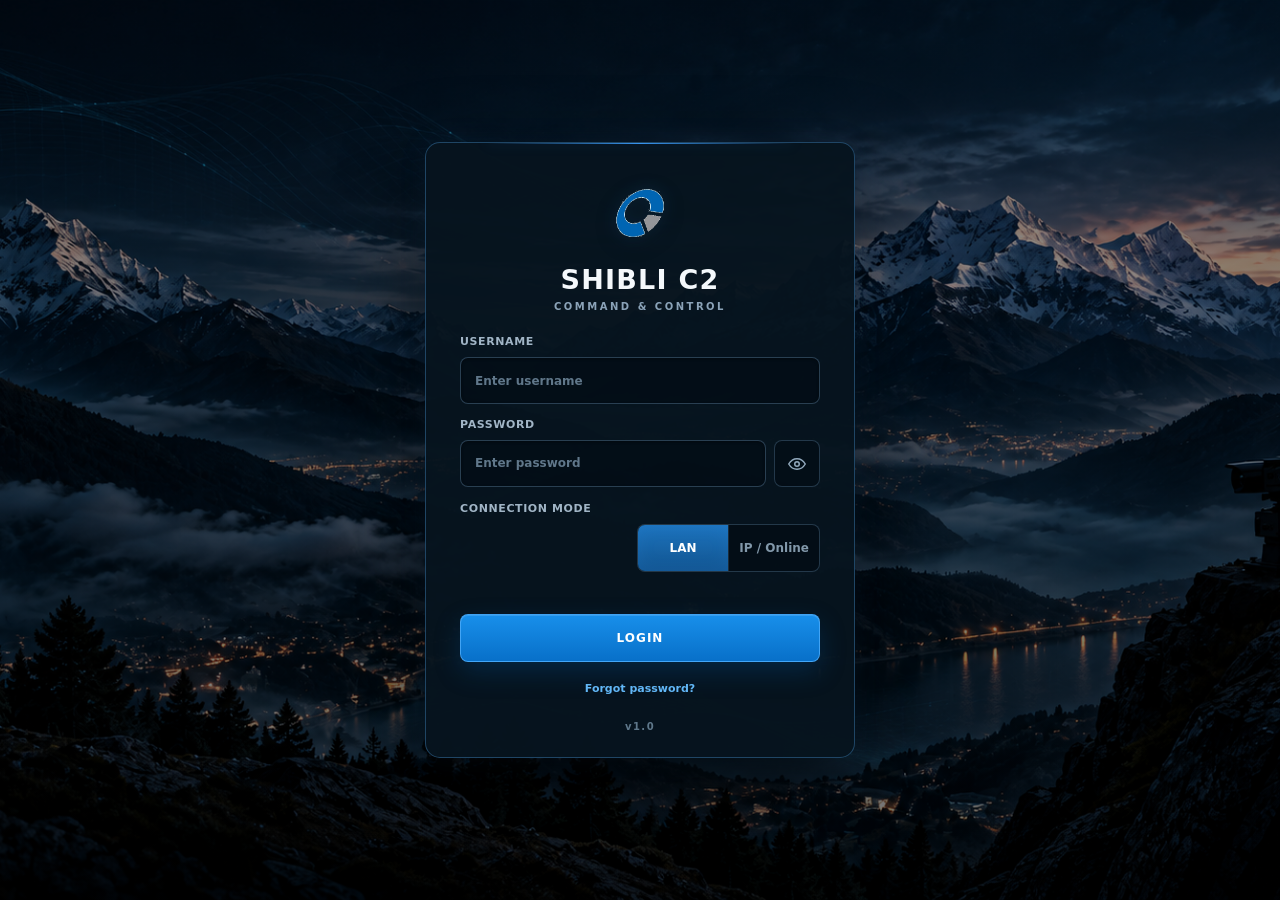
==== commit 9c16afe2: "feat: preserve SHIBLI C2 v1.1 application progress" ====
--- a/static/index.html
+++ b/static/index.html
@@ -13,7 +13,7 @@
     })();
   </script>
   <link rel="icon" href="/static/branding/logo.png" type="image/png" />
-  <link rel="stylesheet" href="/static/css/styles.css" />
+  <link rel="stylesheet" href="/static/css/styles.css?v=20260922-recordings" />
   <style>
     /* Fallback if stylesheet path fails — keeps login usable */
     .login-screen { min-height: 100vh; display: grid; place-items: center; padding: 24px; background: #06090c; color: #e8eef4; font-family: "Segoe UI", system-ui, sans-serif; }
@@ -46,10 +46,11 @@
     <form id="loginForm" class="login-card">
       <img class="brand-logo lg" src="/static/branding/logo.png" alt="SHIBLI" width="64" height="64" />
       <h1 id="loginTitle">SHIBLI C2</h1>
-      <label>Username<input id="loginUser" type="text" autocomplete="off" required /></label>
+      <p class="login-brand-subtitle">COMMAND &amp; CONTROL</p>
+      <label>Username<input id="loginUser" type="text" autocomplete="off" placeholder="Enter username" required /></label>
       <label>Password
         <span class="password-row">
-          <input id="loginPass" type="password" autocomplete="current-password" required />
+          <input id="loginPass" type="password" autocomplete="current-password" placeholder="Enter password" required />
           <button type="button" class="icon-action pw-toggle" data-password-toggle="loginPass" aria-label="Show password"></button>
         </span>
       </label>
@@ -254,7 +255,7 @@
           </div>
           <aside class="control-rail hardware-rail" id="hardwareRail">
             <article class="panel control-card hardware-panel">
-              <header class="panel-title compact">Hardware Controls</header>
+              <header class="panel-title compact">PTZ Control</header>
               <p id="hwOfflineNote" class="hw-offline-note hidden">Hardware controls offline — start the controls service or check camera mapping.</p>
               <div class="hw-test-row">
                 <button type="button" id="hwSelfTestBtn" class="mini">Self-test</button>
@@ -291,6 +292,101 @@
                 <div class="mode-toggle"><button class="active" data-mode="abs">ABS</button><button data-mode="rel">REL</button></div>
                 <button type="button" id="autoPanBtn" class="mini auto-pan-btn" title="Auto-pan patrol">Auto-pan</button>
               </div>
+              <section class="panel control-card live-tracking-card" id="liveTrackingCard">
+                <header class="panel-title compact">
+                  <span>Tracking</span>
+                  <button
+                    type="button"
+                    id="liveTrackingToggle"
+                    class="live-tracking-toggle"
+                    aria-pressed="false"
+                    aria-expanded="false"
+                    aria-controls="liveTrackingControls"
+                  >
+                    <span class="tracking-switch-track">
+                      <span class="tracking-switch-knob"></span>
+                    </span>
+                    <span id="liveTrackingToggleState">OFF</span>
+                  </button>
+                </header>
+                <div
+                  id="liveTrackingControls"
+                  class="live-tracking-controls hidden"
+                  aria-hidden="true"
+                >
+    <div class="tracking-state-row">
+      <span class="tracking-state-dot"></span>
+
+      <div>
+        <strong id="liveTrackingStatus">Tracking Ready</strong>
+        <small id="liveTrackingSubstatus">
+          Live tracking integration pending
+        </small>
+      </div>
+    </div>
+
+    <div class="tracking-actions">
+      <button
+        type="button"
+        id="liveTrackingStart"
+        class="primary"
+        disabled
+      >
+        Start Tracking
+      </button>
+
+      <button
+        type="button"
+        id="liveTrackingSelect"
+        disabled
+      >
+        Select Target
+      </button>
+
+      <button
+        type="button"
+        id="liveTrackingFollow"
+        disabled
+      >
+        Follow Target
+      </button>
+
+      <button
+        type="button"
+        id="liveTrackingStopFollow"
+        disabled
+      >
+        Stop Follow
+      </button>
+
+      <button
+        type="button"
+        id="liveTrackingStop"
+        class="danger"
+        disabled
+      >
+        Stop Tracking
+      </button>
+    </div>
+
+    <div class="tracking-targets">
+      <div class="tracking-targets-header">
+        <span>Active Targets</span>
+        <span id="liveTrackingTargetCount">0</span>
+      </div>
+
+      <div id="liveTrackingTargetList" class="tracking-target-list">
+        <div class="live-tracking-empty">
+          No targets detected
+        </div>
+      </div>
+    </div>
+
+    <p class="tracking-integration-note">
+      Controls will activate when live camera tracking is connected.
+    </p>
+                </div>
+              </section>
               <div class="hw-osd-row">
                 <span class="hw-row-label">OSD</span>
                 <label class="switch small"><input id="osdToggle" type="checkbox" /><span></span></label>
@@ -367,99 +463,188 @@
       <!-- PAGE: RECORDINGS -->
       <section id="page-recordings" class="page-view hidden page-admin">
         <div class="page-header compact">
-          <h2>Recordings</h2>
-          <p id="recordingsStats">—</p>
+          <div class="rec-page-title">
+            <h2>Recordings</h2>
+            <p>Review, search and manage recorded surveillance footage.</p>
+          </div>
+          <div class="rec-page-actions">
+            <p id="recordingsStats" class="rec-controls-status">—</p>
+            <button type="button" id="recRefresh" class="mini">Refresh</button>
+          </div>
         </div>
         <div class="page-body">
-        <div class="toolbar">
-          <input id="recSearch" type="search" placeholder="Search name, camera, type…" />
-          <select id="recSort">
-            <option value="date_desc">Newest first</option>
-            <option value="date_asc">Oldest first</option>
-            <option value="name_asc">Name A–Z</option>
-            <option value="name_desc">Name Z–A</option>
-            <option value="camera_asc">Camera</option>
-            <option value="size_desc">Size</option>
-            <option value="duration_desc">Duration</option>
-          </select>
-          <select id="recPageSize">
-            <option value="10">10 / page</option>
-            <option value="20" selected>20 / page</option>
-            <option value="50">50 / page</option>
-            <option value="100">100 / page</option>
-          </select>
-          <button type="button" id="recPrev" class="mini">Prev</button>
-          <span id="recordingsPager">Page 1</span>
-          <button type="button" id="recNext" class="mini">Next</button>
-        </div>
-        <div class="table-wrap">
-          <table class="data-table">
-            <thead><tr><th>Name</th><th>Camera</th><th>ID</th><th>Date</th><th>Time</th><th>Duration</th><th>Size</th><th>Type</th><th>By / Actions</th></tr></thead>
-            <tbody id="recordingsList"></tbody>
-          </table>
-        </div>
+          <div class="recordings-toolbar">
+            <input id="recSearch" type="search" placeholder="Search recordings..." autocomplete="off" />
+            <select id="recCameraFilter" aria-label="Filter by camera">
+              <option value="">All Cameras</option>
+            </select>
+            <select id="recChannelFilter" aria-label="Filter by channel">
+              <option value="">All Channels</option>
+              <option value="day">Day</option>
+              <option value="thermal">Thermal</option>
+            </select>
+            <input id="recDateFrom" type="date" aria-label="Filter by date" />
+            <select id="recSort" aria-label="Sort recordings">
+              <option value="date_desc">Newest first</option>
+              <option value="date_asc">Oldest first</option>
+              <option value="name_asc">Name A–Z</option>
+              <option value="name_desc">Name Z–A</option>
+              <option value="camera_asc">Camera</option>
+              <option value="size_desc">Size</option>
+              <option value="duration_desc">Duration</option>
+            </select>
+            <select id="recPageSize" aria-label="Rows per page">
+              <option value="10">10 / page</option>
+              <option value="20" selected>20 / page</option>
+              <option value="50">50 / page</option>
+              <option value="100">100 / page</option>
+            </select>
+            <button type="button" id="recClearFilters" class="mini">Clear Filters</button>
+          </div>
+          <div id="recordingsEmpty" class="empty-state hidden">
+            <p class="rec-empty-title">No recordings found</p>
+            <p id="recordingsEmptyDetail">Recorded surveillance footage will appear here.</p>
+            <button type="button" id="recEmptyClear" class="mini hidden">Clear Filters</button>
+          </div>
+          <div class="recordings-table-wrap">
+            <table class="recordings-table">
+              <thead>
+                <tr>
+                  <th>Recording</th>
+                  <th>Camera</th>
+                  <th>Channel</th>
+                  <th>Date / Time</th>
+                  <th>Duration</th>
+                  <th>Size</th>
+                  <th>Actions</th>
+                </tr>
+              </thead>
+              <tbody id="recordingsList"></tbody>
+            </table>
+          </div>
+          <div class="recordings-pager-bar">
+            <span id="recordingsRange">Showing 0–0 of 0 recordings</span>
+            <div class="recordings-pager">
+              <button type="button" id="recPrev" class="mini" aria-label="Previous page">‹</button>
+              <span id="recordingsPager">1</span>
+              <button type="button" id="recNext" class="mini" aria-label="Next page">›</button>
+            </div>
+          </div>
         </div>
       </section>
 
       <!-- PAGE: CAMERAS -->
       <section id="page-cameras" class="page-view hidden page-admin">
         <div class="page-header compact">
-          <h2>Cameras</h2>
-          <p id="controlsStatus">—</p>
-          <button type="button" id="syncCamerasBtn" class="mini">Sync Core → Controls</button>
-          <button type="button" id="startOnboardingBtn" class="primary mini">Add Camera Wizard</button>
+          <div class="cam-page-title">
+            <h2>Cameras</h2>
+            <p>Configure, monitor and manage all cameras connected to SHIBLI C2.</p>
+          </div>
+          <div class="cam-page-actions">
+            <p id="controlsStatus" class="cam-controls-status">—</p>
+            <button type="button" id="startOnboardingBtn" class="mini">Guided Setup</button>
+            <button type="button" id="syncCamerasBtn" class="mini">Sync to Controls</button>
+            <button type="button" id="addCameraBtn" class="primary mini">+ Add Camera</button>
+          </div>
         </div>
         <div class="page-body">
-          <div id="camerasEmpty" class="empty-state">
-            <p>No cameras configured yet.</p>
-            <button type="button" class="primary" id="startOnboardingEmpty">Start Add Camera Wizard</button>
-          </div>
-          <form id="cameraForm" class="form-card camera-form">
-            <h3 id="cameraFormTitle">Add Camera</h3>
-            <input type="hidden" id="cameraEditId" value="" />
-            <div class="form-grid">
-              <label>Camera name <input id="camName" required placeholder="Day Camera 01" /></label>
-              <label>Camera type
-                <select id="camType"><option>Day</option><option>Thermal</option><option>Other</option></select>
-              </label>
-              <label>Connection type
-                <select id="camConnectionMode">
-                  <option value="lan">LAN</option>
-                  <option value="ip">IP / Online</option>
-                  <option value="legacy" id="camModeLegacyOpt" hidden>Unassigned</option>
+          <section class="camera-config-panel">
+            <div class="camera-panel-head">
+              <h3 id="cameraFormTitle">Add Camera</h3>
+              <p>Configure camera connection settings and parameters.</p>
+            </div>
+            <form id="cameraForm" class="camera-form">
+              <input type="hidden" id="cameraEditId" value="" />
+              <div class="camera-form-grid">
+                <label>Camera Name <input id="camName" required placeholder="Camera name" /></label>
+                <label>Camera Type
+                  <select id="camType"><option>Day</option><option>Thermal</option><option>Other</option></select>
+                </label>
+                <label>Connection Type
+                  <select id="camConnectionMode">
+                    <option value="lan">LAN</option>
+                    <option value="ip">IP / Online</option>
+                    <option value="legacy" id="camModeLegacyOpt" hidden>Unassigned</option>
+                  </select>
+                </label>
+                <label>Camera Group <input id="camGroup" placeholder="Optional group" /></label>
+                <label>Host / IP <input id="camIp" placeholder="Host or IP address" /></label>
+                <label>RTSP URL <input id="camRtsp" placeholder="rtsp://host:554/stream" /></label>
+                <label>ONVIF Port <input id="camOnvif" type="number" value="80" min="1" max="65535" /></label>
+                <label class="camera-enable-field">Enable Camera
+                  <span class="camera-toggle">
+                    <input id="camEnabled" type="checkbox" checked />
+                    <span class="camera-toggle-track" aria-hidden="true"></span>
+                    <span id="camEnabledLabel" class="camera-toggle-text">Enabled</span>
+                  </span>
+                </label>
+                <label>Username <input id="camUser" autocomplete="off" /></label>
+                <label>Password
+                  <span class="password-row">
+                    <input id="camPass" type="password" autocomplete="new-password" />
+                    <button type="button" class="icon-action pw-toggle" data-password-toggle="camPass" aria-label="Show password"></button>
+                  </span>
+                </label>
+                <label>PTZ Mapping
+                  <select id="camPtz"><option value="none">No PTZ</option><option value="ptz-1">PTZ 1</option><option value="ptz-2">PTZ 2</option></select>
+                </label>
+              </div>
+              <div class="camera-form-footer">
+                <p id="cameraTestResult" class="cam-test-result"></p>
+                <div class="form-actions">
+                  <button type="button" id="testCameraBtn" class="mini">Test Connection</button>
+                  <button type="button" id="clearCameraForm" class="mini">Clear</button>
+                  <button type="submit" class="primary mini" id="saveCameraBtn">Save Camera</button>
+                </div>
+              </div>
+            </form>
+          </section>
+
+          <section class="camera-table-panel">
+            <div class="camera-panel-head">
+              <div>
+                <h3>Configured Cameras</h3>
+                <p>Manage your configured cameras.</p>
+              </div>
+              <div class="camera-table-tools">
+                <input id="cameraSearch" type="search" placeholder="Search cameras..." autocomplete="off" />
+                <select id="cameraTypeFilter" aria-label="Filter by camera type">
+                  <option value="">All Types</option>
+                  <option value="Day">Day</option>
+                  <option value="Thermal">Thermal</option>
+                  <option value="Other">Other</option>
                 </select>
-              </label>
-              <label>Host / IP <input id="camIp" placeholder="192.0.2.10 or camera.example.net" /></label>
-              <label>RTSP URL <input id="camRtsp" class="wide" placeholder="rtsp://user:pass@HOST:554/Streaming/Channels/102" /></label>
-              <label>ONVIF port <input id="camOnvif" type="number" value="80" min="1" max="65535" /></label>
-              <label>Username <input id="camUser" autocomplete="off" /></label>
-              <label>Password
-                <span class="password-row">
-                  <input id="camPass" type="password" autocomplete="new-password" />
-                  <button type="button" class="icon-action pw-toggle" data-password-toggle="camPass" aria-label="Show password"></button>
-                </span>
-              </label>
-              <label>PTZ mapping
-                <select id="camPtz"><option value="none">No PTZ</option><option value="ptz-1">PTZ 1</option><option value="ptz-2">PTZ 2</option></select>
-              </label>
-              <label>Camera group <input id="camGroup" placeholder="Border-A" /></label>
-              <label class="checkbox-row"><input id="camEnabled" type="checkbox" checked /> Enable camera</label>
-            </div>
-            <p class="placeholder-hint">Host / IP accepts a LAN address or a remote hostname. Switching sites is a configuration change, not a code change.</p>
-            <p id="cameraTestResult" class="login-error"></p>
-            <div class="form-actions">
-              <button type="button" id="testCameraBtn" class="mini">Test Connection</button>
-              <button type="button" id="disableCameraBtn" class="mini danger hidden">Disable</button>
-              <button type="submit" class="primary" id="saveCameraBtn">Save Camera</button>
-              <button type="button" id="clearCameraForm" class="mini">Clear / Add New</button>
-            </div>
-          </form>
-          <div class="table-wrap">
-            <table class="data-table">
-              <thead><tr><th>Name</th><th>Type</th><th>Connection</th><th>Host / IP</th><th>RTSP</th><th>PTZ</th><th>Status</th><th>Actions</th></tr></thead>
-              <tbody id="camerasList"></tbody>
-            </table>
-          </div>
+                <select id="cameraStatusFilter" aria-label="Filter by status">
+                  <option value="">All Status</option>
+                  <option value="online">Online</option>
+                  <option value="offline">Offline</option>
+                  <option value="disabled">Disabled</option>
+                  <option value="unknown">Unknown</option>
+                </select>
+              </div>
+            </div>
+            <div id="camerasEmpty" class="empty-state hidden">
+              <p>No cameras configured</p>
+              <p>Add a camera to begin live surveillance.</p>
+              <button type="button" class="primary mini" id="startOnboardingEmpty">+ Add Camera</button>
+            </div>
+            <div class="camera-table-wrap">
+              <table class="camera-table">
+                <thead>
+                  <tr>
+                    <th>Name</th>
+                    <th>Type</th>
+                    <th>Connection</th>
+                    <th>Host / IP</th>
+                    <th>PTZ</th>
+                    <th>Status</th>
+                    <th>Actions</th>
+                  </tr>
+                </thead>
+                <tbody id="camerasList"></tbody>
+              </table>
+            </div>
+          </section>
         </div>
       </section>
 
@@ -839,6 +1024,11 @@
     </div>
   </dialog>
 
-  <script type="module" src="/static/js/app.js"></script>
+  <script
+  type="module"
+  src="/api/v1.1/tracking/assets/tracking.js?v=20260922-lab"
+></script>
+
+  <script type="module" src="/static/js/app.js?v=20260922-recordings"></script>
 </body>
 </html>
--- a/static/css/styles.css
+++ b/static/css/styles.css
@@ -1819,3 +1819,2001 @@
 .recording-player { width: calc(100% - 32px); margin: 0 16px 12px; max-height: 320px; border-radius: var(--radius); background: #000; }
 input.wide { width: 100%; }
 .code-inline { display: block; margin-top: 6px; font-size: 11px; word-break: break-all; }
+
+/* =========================================================
+   SHIBLI C2 LOGIN REDESIGN — 2026-09-22
+   Scoped to #loginScreen so application pages are untouched.
+   ========================================================= */
+
+#loginScreen.login-screen {
+  position: relative;
+  isolation: isolate;
+  min-height: 100vh;
+  min-height: 100dvh;
+  width: 100%;
+  overflow: hidden;
+  display: grid;
+  place-items: center;
+  padding: 32px 24px;
+
+  color: #e8eef4;
+
+  background:
+    radial-gradient(circle at 50% 36%,
+      rgba(59, 158, 255, 0.11) 0%,
+      rgba(59, 158, 255, 0.045) 22%,
+      transparent 48%),
+    radial-gradient(circle at 12% 90%,
+      rgba(61, 214, 140, 0.045),
+      transparent 34%),
+    linear-gradient(180deg, #070b10 0%, #06090c 58%, #040609 100%);
+}
+
+/* Subtle technical grid — intentionally restrained. */
+#loginScreen.login-screen::before {
+  content: "";
+  position: absolute;
+  inset: 0;
+  z-index: -2;
+  pointer-events: none;
+
+  background-image:
+    linear-gradient(rgba(59, 158, 255, 0.025) 1px, transparent 1px),
+    linear-gradient(90deg, rgba(59, 158, 255, 0.025) 1px, transparent 1px);
+
+  background-size: 42px 42px;
+  opacity: 0.36;
+
+  mask-image: linear-gradient(
+    to bottom,
+    transparent,
+    rgba(0, 0, 0, 0.7) 24%,
+    rgba(0, 0, 0, 0.55) 75%,
+    transparent
+  );
+}
+
+/* Soft C2 focal glow behind card. */
+#loginScreen.login-screen::after {
+  content: "";
+  position: absolute;
+  width: 720px;
+  height: 420px;
+  left: 50%;
+  top: 50%;
+  transform: translate(-50%, -48%);
+  z-index: -1;
+  pointer-events: none;
+
+  background: radial-gradient(
+    ellipse at center,
+    rgba(59, 158, 255, 0.08),
+    transparent 68%
+  );
+
+  filter: blur(14px);
+}
+
+/* Ensure hidden login/reset forms stay truly hidden. */
+#loginScreen .login-card.hidden {
+  display: none !important;
+}
+
+/* Main login / reset card */
+#loginScreen .login-card {
+  width: min(420px, calc(100vw - 40px));
+  display: flex;
+  flex-direction: column;
+  gap: 15px;
+
+  padding: 34px 34px 26px;
+
+  border: 1px solid rgba(95, 164, 220, 0.20);
+  border-radius: 14px;
+
+  background:
+    linear-gradient(
+      180deg,
+      rgba(17, 24, 32, 0.98),
+      rgba(10, 16, 22, 0.985)
+    );
+
+  box-shadow:
+    0 28px 70px rgba(0, 0, 0, 0.52),
+    0 0 0 1px rgba(255, 255, 255, 0.018),
+    0 0 38px rgba(59, 158, 255, 0.045);
+
+  position: relative;
+  overflow: hidden;
+}
+
+/* Thin SHIBLI blue accent line */
+#loginScreen .login-card::before {
+  content: "";
+  position: absolute;
+  top: 0;
+  left: 18%;
+  right: 18%;
+  height: 1px;
+
+  background: linear-gradient(
+    90deg,
+    transparent,
+    rgba(59, 158, 255, 0.8),
+    transparent
+  );
+
+  box-shadow: 0 0 14px rgba(59, 158, 255, 0.30);
+}
+
+/* Logo */
+#loginScreen .login-card .brand-logo.lg {
+  display: block;
+  width: 74px;
+  height: 74px;
+  margin: 0 auto 1px;
+  object-fit: contain;
+
+  filter:
+    drop-shadow(0 0 10px rgba(59, 158, 255, 0.18))
+    drop-shadow(0 8px 18px rgba(0, 0, 0, 0.28));
+}
+
+/* Main title */
+#loginScreen .login-card h1 {
+  margin: 0;
+  padding: 0;
+
+  text-align: center;
+
+  color: #f2f7fb;
+  font-size: 26px;
+  line-height: 1.1;
+  font-weight: 750;
+  letter-spacing: 0.045em;
+}
+
+/* COMMAND & CONTROL */
+#loginScreen .login-brand-subtitle {
+  margin: -7px 0 8px;
+
+  text-align: center;
+
+  color: #6f8498;
+  font-size: 10px;
+  line-height: 1;
+  font-weight: 700;
+  letter-spacing: 0.24em;
+}
+
+/* Reset-password explanatory subtitle */
+#loginScreen .login-sub {
+  margin: -5px 0 5px;
+  text-align: center;
+
+  color: #77899b;
+  font-size: 12px;
+  line-height: 1.45;
+}
+
+/* Labels */
+#loginScreen .login-card label,
+#loginScreen .mode-label {
+  color: #8fa1b2;
+
+  font-size: 11px;
+  font-weight: 650;
+  letter-spacing: 0.055em;
+  text-transform: uppercase;
+}
+
+#loginScreen .login-card label {
+  display: flex;
+  flex-direction: column;
+  gap: 7px;
+}
+
+/* Text fields */
+#loginScreen .login-card input {
+  width: 100%;
+  min-height: 46px;
+
+  padding: 0 14px;
+
+  border: 1px solid rgba(126, 154, 179, 0.22);
+  border-radius: 8px;
+
+  outline: none;
+
+  color: #edf5fb;
+  caret-color: #3b9eff;
+
+  background: #090f15;
+
+  box-shadow:
+    inset 0 1px 2px rgba(0, 0, 0, 0.36),
+    0 0 0 0 rgba(59, 158, 255, 0);
+
+  transition:
+    border-color 140ms ease,
+    box-shadow 140ms ease,
+    background-color 140ms ease;
+}
+
+#loginScreen .login-card input::placeholder {
+  color: #526272;
+  opacity: 1;
+}
+
+#loginScreen .login-card input:hover {
+  border-color: rgba(126, 175, 215, 0.34);
+}
+
+#loginScreen .login-card input:focus {
+  border-color: rgba(59, 158, 255, 0.75);
+  background: #0b1219;
+
+  box-shadow:
+    0 0 0 3px rgba(59, 158, 255, 0.10),
+    inset 0 1px 2px rgba(0, 0, 0, 0.28);
+}
+
+/* Password field */
+#loginScreen .password-row {
+  display: grid;
+  grid-template-columns: minmax(0, 1fr) 44px;
+  gap: 8px;
+  align-items: center;
+}
+
+#loginScreen .password-row input {
+  min-width: 0;
+}
+
+#loginScreen .pw-toggle {
+  width: 44px;
+  min-width: 44px;
+  height: 46px;
+
+  display: grid;
+  place-items: center;
+
+  padding: 0;
+
+  border: 1px solid rgba(126, 154, 179, 0.20);
+  border-radius: 8px;
+
+  background: #0a1117;
+  color: #9ab0c3;
+}
+
+#loginScreen .pw-toggle:hover {
+  border-color: rgba(59, 158, 255, 0.45);
+  color: #d9ecff;
+  background: rgba(59, 158, 255, 0.08);
+}
+
+/* Connection mode */
+#loginScreen .connection-mode-field {
+  display: flex;
+  flex-direction: column;
+  gap: 7px;
+  margin-top: 1px;
+}
+
+#loginScreen .mode-toggle {
+  display: grid;
+  grid-template-columns: 1fr 1fr;
+  overflow: hidden;
+
+  min-height: 44px;
+
+  border: 1px solid rgba(126, 154, 179, 0.22);
+  border-radius: 8px;
+
+  background: #090f15;
+}
+
+#loginScreen .mode-toggle button {
+  position: relative;
+
+  min-height: 44px;
+
+  border: 0;
+  border-radius: 0;
+
+  background: transparent;
+  color: #687a8b;
+
+  font-size: 12px;
+  font-weight: 720;
+
+  transition:
+    color 140ms ease,
+    background-color 140ms ease,
+    box-shadow 140ms ease;
+}
+
+#loginScreen .mode-toggle button + button {
+  border-left: 1px solid rgba(126, 154, 179, 0.18);
+}
+
+#loginScreen .mode-toggle button:hover {
+  color: #b7cad9;
+  background: rgba(59, 158, 255, 0.04);
+}
+
+#loginScreen .mode-toggle button.active {
+  color: #eaf5ff;
+
+  background:
+    linear-gradient(
+      180deg,
+      rgba(59, 158, 255, 0.22),
+      rgba(59, 158, 255, 0.11)
+    );
+
+  box-shadow:
+    inset 0 -2px 0 #3b9eff,
+    inset 0 0 20px rgba(59, 158, 255, 0.035);
+}
+
+/* Login/reset button */
+#loginScreen .login-card button.primary.full {
+  width: 100%;
+  min-height: 46px;
+
+  margin-top: 1px;
+
+  border: 1px solid rgba(59, 158, 255, 0.72);
+  border-radius: 8px;
+
+  background:
+    linear-gradient(180deg, #258cf0 0%, #1877d1 100%);
+
+  color: white;
+
+  font-size: 12px;
+  font-weight: 800;
+  letter-spacing: 0.08em;
+
+  box-shadow:
+    0 8px 24px rgba(15, 95, 170, 0.20),
+    inset 0 1px 0 rgba(255, 255, 255, 0.12);
+
+  transition:
+    transform 120ms ease,
+    background-color 120ms ease,
+    box-shadow 120ms ease;
+}
+
+#loginScreen .login-card button.primary.full:hover:not(:disabled) {
+  transform: translateY(-1px);
+
+  background:
+    linear-gradient(180deg, #329dff 0%, #1d82df 100%);
+
+  box-shadow:
+    0 10px 28px rgba(15, 95, 170, 0.27),
+    0 0 20px rgba(59, 158, 255, 0.08);
+}
+
+#loginScreen .login-card button.primary.full:active:not(:disabled) {
+  transform: translateY(0);
+}
+
+#loginScreen .login-card button.primary.full:disabled {
+  cursor: wait;
+  opacity: 0.62;
+}
+
+/* Forgot/back link */
+#loginScreen .link-btn {
+  align-self: center;
+
+  min-height: 28px;
+  padding: 2px 8px;
+
+  border: 0;
+  background: transparent;
+
+  color: #7098ba;
+
+  font-size: 11px;
+  font-weight: 600;
+}
+
+#loginScreen .link-btn:hover {
+  color: #9dcfff;
+  text-decoration: underline;
+  text-underline-offset: 3px;
+}
+
+/* Errors */
+#loginScreen .login-error {
+  min-height: 17px;
+  margin: -3px 0 -2px;
+
+  color: #ff6f6f;
+
+  font-size: 11px;
+  line-height: 1.4;
+}
+
+/* Version */
+#loginScreen .login-version {
+  margin: 2px 0 -3px;
+
+  text-align: center;
+
+  color: #405160;
+
+  font-size: 10px;
+  font-weight: 650;
+  letter-spacing: 0.15em;
+}
+
+/* Narrow displays */
+@media (max-width: 520px) {
+  #loginScreen.login-screen {
+    padding: 18px;
+  }
+
+  #loginScreen .login-card {
+    width: 100%;
+    padding: 28px 22px 22px;
+  }
+
+  #loginScreen .login-card .brand-logo.lg {
+    width: 64px;
+    height: 64px;
+  }
+
+  #loginScreen .login-card h1 {
+    font-size: 23px;
+  }
+}
+
+/* Short displays */
+@media (max-height: 700px) {
+  #loginScreen.login-screen {
+    padding: 14px;
+  }
+
+  #loginScreen .login-card {
+    gap: 11px;
+    padding-top: 22px;
+    padding-bottom: 18px;
+  }
+
+  #loginScreen .login-card .brand-logo.lg {
+    width: 58px;
+    height: 58px;
+  }
+
+  #loginScreen .login-card input,
+  #loginScreen .login-card button.primary.full {
+    min-height: 42px;
+  }
+
+  #loginScreen .mode-toggle,
+  #loginScreen .mode-toggle button {
+    min-height: 40px;
+  }
+}
+
+/* =========================================================
+   END SHIBLI C2 LOGIN REDESIGN
+   ========================================================= */
+
+/* =========================================================
+   SHIBLI C2 LOGIN — MOUNTAIN BACKGROUND FINAL
+   ========================================================= */
+
+#loginScreen.login-screen {
+  position: relative;
+  isolation: isolate;
+
+  min-height: 100vh;
+  min-height: 100dvh;
+  width: 100%;
+
+  display: grid;
+  place-items: center;
+
+  padding: 32px 24px;
+  overflow: hidden;
+
+  background:
+    #04090f
+    url("/static/branding/loginbg.png")
+    center center / cover
+    no-repeat;
+}
+
+/*
+  Dark overlay keeps the interface readable,
+  but intentionally leaves the mountains visible.
+*/
+#loginScreen.login-screen::before {
+  content: "";
+  position: absolute;
+  inset: 0;
+  z-index: -1;
+
+  pointer-events: none;
+
+  background:
+    linear-gradient(
+      90deg,
+      rgba(2, 7, 12, 0.18) 0%,
+      rgba(2, 7, 12, 0.05) 30%,
+      rgba(2, 7, 12, 0.05) 70%,
+      rgba(2, 7, 12, 0.20) 100%
+    ),
+    linear-gradient(
+      180deg,
+      rgba(2, 7, 12, 0.08) 0%,
+      rgba(2, 7, 12, 0.03) 55%,
+      rgba(2, 7, 12, 0.32) 100%
+    );
+
+  opacity: 1;
+  mask-image: none;
+  -webkit-mask-image: none;
+}
+
+/* Remove previous artificial grid/glow treatment */
+#loginScreen.login-screen::after {
+  content: "";
+  position: absolute;
+  inset: 0;
+  z-index: -1;
+
+  width: auto;
+  height: auto;
+  left: 0;
+  top: 0;
+  transform: none;
+  filter: none;
+
+  pointer-events: none;
+
+  background:
+    radial-gradient(
+      ellipse at center,
+      transparent 35%,
+      rgba(0, 0, 0, 0.12) 75%,
+      rgba(0, 0, 0, 0.30) 100%
+    );
+}
+
+/* ---------------------------------------------------------
+   LOGIN CARD
+   More solid than glassmorphism, but still lets the
+   mountain environment remain the dominant background.
+   --------------------------------------------------------- */
+
+#loginScreen .login-card {
+  width: min(430px, calc(100vw - 42px));
+
+  display: flex;
+  flex-direction: column;
+  gap: 14px;
+
+  padding: 34px 34px 27px;
+
+  position: relative;
+  overflow: hidden;
+
+  border: 1px solid rgba(102, 165, 215, 0.30);
+  border-radius: 15px;
+
+  /*
+    Intentionally mostly opaque.
+    We do NOT want a highly transparent glass card.
+  */
+  background:
+    linear-gradient(
+      180deg,
+      rgba(11, 25, 38, 0.96) 0%,
+      rgba(7, 19, 30, 0.97) 100%
+    );
+
+  backdrop-filter: blur(5px);
+  -webkit-backdrop-filter: blur(5px);
+
+  box-shadow:
+    0 30px 80px rgba(0, 0, 0, 0.52),
+    0 0 0 1px rgba(255, 255, 255, 0.018),
+    0 0 34px rgba(28, 132, 219, 0.10);
+}
+
+/* Thin top blue accent */
+#loginScreen .login-card::before {
+  content: "";
+  position: absolute;
+
+  top: 0;
+  left: 14%;
+  right: 14%;
+
+  height: 1px;
+
+  background: linear-gradient(
+    90deg,
+    transparent,
+    rgba(59, 158, 255, 0.92),
+    transparent
+  );
+
+  box-shadow: 0 0 12px rgba(59, 158, 255, 0.35);
+}
+
+/* ---------------------------------------------------------
+   BRAND
+   --------------------------------------------------------- */
+
+#loginScreen .login-card .brand-logo.lg {
+  width: 72px;
+  height: 72px;
+
+  margin: 0 auto 2px;
+
+  object-fit: contain;
+
+  filter:
+    drop-shadow(0 5px 10px rgba(0, 0, 0, 0.28))
+    drop-shadow(0 0 8px rgba(59, 158, 255, 0.14));
+}
+
+#loginScreen .login-card h1 {
+  margin: 0;
+
+  text-align: center;
+
+  color: #f4f8fb;
+
+  font-size: 27px;
+  line-height: 1.1;
+  font-weight: 760;
+
+  letter-spacing: 0.045em;
+}
+
+#loginScreen .login-brand-subtitle {
+  margin: -6px 0 9px;
+
+  text-align: center;
+
+  color: #8ba3b8;
+
+  font-size: 10px;
+  font-weight: 700;
+
+  letter-spacing: 0.25em;
+}
+
+/* ---------------------------------------------------------
+   LABELS
+   --------------------------------------------------------- */
+
+#loginScreen .login-card label,
+#loginScreen .mode-label {
+  color: #a1b5c6;
+
+  font-size: 11px;
+  font-weight: 650;
+
+  letter-spacing: 0.055em;
+  text-transform: uppercase;
+}
+
+#loginScreen .login-card label {
+  display: flex;
+  flex-direction: column;
+
+  gap: 7px;
+}
+
+/* ---------------------------------------------------------
+   INPUTS
+   --------------------------------------------------------- */
+
+#loginScreen .login-card input {
+  width: 100%;
+  min-height: 47px;
+
+  padding: 0 14px;
+
+  border: 1px solid rgba(111, 156, 193, 0.35);
+  border-radius: 8px;
+
+  outline: none;
+
+  background: rgba(4, 14, 23, 0.90);
+
+  color: #eef7ff;
+  caret-color: #3b9eff;
+
+  box-shadow:
+    inset 0 1px 3px rgba(0, 0, 0, 0.34);
+
+  transition:
+    border-color 140ms ease,
+    box-shadow 140ms ease,
+    background-color 140ms ease;
+}
+
+#loginScreen .login-card input::placeholder {
+  color: #60778a;
+  opacity: 1;
+}
+
+#loginScreen .login-card input:hover {
+  border-color: rgba(93, 173, 237, 0.48);
+}
+
+#loginScreen .login-card input:focus {
+  border-color: rgba(59, 158, 255, 0.90);
+
+  background: rgba(6, 20, 31, 0.96);
+
+  box-shadow:
+    0 0 0 3px rgba(59, 158, 255, 0.11),
+    inset 0 1px 3px rgba(0, 0, 0, 0.25);
+}
+
+/*
+  IMPORTANT:
+  Chrome autofill was producing the yellow/olive background
+  visible in the previous screenshot.
+*/
+#loginScreen .login-card input:-webkit-autofill,
+#loginScreen .login-card input:-webkit-autofill:hover,
+#loginScreen .login-card input:-webkit-autofill:focus,
+#loginScreen .login-card input:-webkit-autofill:active {
+  -webkit-text-fill-color: #eef7ff !important;
+
+  -webkit-box-shadow:
+    0 0 0 1000px #07131e inset !important;
+
+  box-shadow:
+    0 0 0 1000px #07131e inset !important;
+
+  caret-color: #eef7ff;
+
+  transition: background-color 9999s ease-out 0s;
+}
+
+/* ---------------------------------------------------------
+   PASSWORD
+   --------------------------------------------------------- */
+
+#loginScreen .password-row {
+  display: grid;
+  grid-template-columns: minmax(0, 1fr) 46px;
+
+  gap: 8px;
+
+  align-items: center;
+}
+
+#loginScreen .password-row input {
+  min-width: 0;
+}
+
+#loginScreen .pw-toggle {
+  width: 46px;
+  min-width: 46px;
+  height: 47px;
+
+  display: grid;
+  place-items: center;
+
+  padding: 0;
+
+  border: 1px solid rgba(111, 156, 193, 0.30);
+  border-radius: 8px;
+
+  background: rgba(4, 14, 23, 0.90);
+
+  color: #93aabe;
+}
+
+#loginScreen .pw-toggle:hover {
+  border-color: rgba(59, 158, 255, 0.58);
+
+  color: #dff1ff;
+
+  background: rgba(59, 158, 255, 0.10);
+}
+
+/* ---------------------------------------------------------
+   CONNECTION MODE
+   --------------------------------------------------------- */
+
+#loginScreen .connection-mode-field {
+  display: flex;
+  flex-direction: column;
+
+  gap: 7px;
+}
+
+#loginScreen .mode-toggle {
+  display: grid;
+  grid-template-columns: 1fr 1fr;
+
+  min-height: 46px;
+
+  overflow: hidden;
+
+  border: 1px solid rgba(111, 156, 193, 0.30);
+  border-radius: 8px;
+
+  background: rgba(4, 14, 23, 0.91);
+}
+
+#loginScreen .mode-toggle button {
+  min-height: 46px;
+
+  border: 0;
+  border-radius: 0;
+
+  background: transparent;
+
+  color: #8298aa;
+
+  font-size: 12px;
+  font-weight: 750;
+}
+
+#loginScreen .mode-toggle button + button {
+  border-left: 1px solid rgba(111, 156, 193, 0.22);
+}
+
+#loginScreen .mode-toggle button:hover {
+  color: #c3d8e9;
+
+  background: rgba(59, 158, 255, 0.055);
+}
+
+#loginScreen .mode-toggle button.active {
+  color: #ffffff;
+
+  background:
+    linear-gradient(
+      180deg,
+      rgba(32, 129, 212, 0.88),
+      rgba(19, 91, 155, 0.92)
+    );
+
+  box-shadow:
+    inset 0 0 18px rgba(59, 158, 255, 0.12);
+}
+
+/* ---------------------------------------------------------
+   LOGIN BUTTON
+   --------------------------------------------------------- */
+
+#loginScreen .login-card button.primary.full {
+  width: 100%;
+  min-height: 48px;
+
+  margin-top: 2px;
+
+  border: 1px solid rgba(74, 171, 250, 0.85);
+  border-radius: 8px;
+
+  color: #ffffff;
+
+  background:
+    linear-gradient(
+      180deg,
+      #188fea 0%,
+      #0870c9 100%
+    );
+
+  font-size: 12px;
+  font-weight: 820;
+  letter-spacing: 0.085em;
+
+  box-shadow:
+    0 10px 26px rgba(0, 87, 161, 0.27),
+    inset 0 1px 0 rgba(255, 255, 255, 0.13);
+}
+
+#loginScreen .login-card button.primary.full:hover:not(:disabled) {
+  transform: translateY(-1px);
+
+  background:
+    linear-gradient(
+      180deg,
+      #27a0ff 0%,
+      #087ad9 100%
+    );
+
+  box-shadow:
+    0 12px 31px rgba(0, 93, 176, 0.32),
+    0 0 18px rgba(59, 158, 255, 0.12);
+}
+
+#loginScreen .login-card button.primary.full:active:not(:disabled) {
+  transform: translateY(0);
+}
+
+/* ---------------------------------------------------------
+   SECONDARY LOGIN TEXT
+   --------------------------------------------------------- */
+
+#loginScreen .link-btn {
+  align-self: center;
+
+  border: 0;
+
+  background: transparent;
+
+  color: #62b7f7;
+
+  font-size: 11px;
+  font-weight: 600;
+}
+
+#loginScreen .link-btn:hover {
+  color: #9bd6ff;
+
+  text-decoration: underline;
+  text-underline-offset: 3px;
+}
+
+#loginScreen .login-error {
+  min-height: 17px;
+  margin: -3px 0 -2px;
+
+  color: #ff6f6f;
+
+  font-size: 11px;
+}
+
+#loginScreen .login-version {
+  margin: 2px 0 -3px;
+
+  text-align: center;
+
+  color: #5e778a;
+
+  font-size: 10px;
+  font-weight: 700;
+
+  letter-spacing: 0.15em;
+}
+
+/* ---------------------------------------------------------
+   RESET PASSWORD CARD
+   --------------------------------------------------------- */
+
+#loginScreen .login-sub {
+  margin: -4px 0 4px;
+
+  text-align: center;
+
+  color: #8499aa;
+
+  font-size: 12px;
+}
+
+/* ---------------------------------------------------------
+   RESPONSIVE
+   --------------------------------------------------------- */
+
+@media (max-width: 600px) {
+  #loginScreen.login-screen {
+    padding: 18px;
+
+    background-position: 58% center;
+  }
+
+  #loginScreen .login-card {
+    width: 100%;
+
+    padding:
+      28px
+      22px
+      23px;
+  }
+}
+
+@media (max-height: 720px) {
+  #loginScreen.login-screen {
+    padding: 14px;
+  }
+
+  #loginScreen .login-card {
+    gap: 10px;
+
+    padding:
+      20px
+      30px
+      18px;
+  }
+
+  #loginScreen .login-card .brand-logo.lg {
+    width: 56px;
+    height: 56px;
+  }
+
+  #loginScreen .login-card h1 {
+    font-size: 23px;
+  }
+
+  #loginScreen .login-card input,
+  #loginScreen .pw-toggle,
+  #loginScreen .login-card button.primary.full {
+    min-height: 41px;
+    height: 41px;
+  }
+
+  #loginScreen .mode-toggle,
+  #loginScreen .mode-toggle button {
+    min-height: 40px;
+  }
+}
+
+/* =========================================================
+   END SHIBLI C2 MOUNTAIN LOGIN FINAL
+   ========================================================= */
+
+/* ===== FINAL LOGIN BACKGROUND OVERRIDE ===== */
+
+html body #loginScreen.login-screen {
+  position: fixed !important;
+  inset: 0 !important;
+  width: 100vw !important;
+  height: 100vh !important;
+  min-height: 100vh !important;
+
+  display: grid !important;
+  place-items: center !important;
+
+  background-color: #050b11 !important;
+  background-image:
+    linear-gradient(
+      rgba(2, 8, 14, 0.10),
+      rgba(2, 8, 14, 0.18)
+    ),
+    url("/static/branding/loginbg.png") !important;
+
+  background-size: cover !important;
+  background-position: center center !important;
+  background-repeat: no-repeat !important;
+  background-attachment: fixed !important;
+}
+
+/* Remove any previous overlays hiding the image */
+html body #loginScreen.login-screen::before,
+html body #loginScreen.login-screen::after {
+  content: none !important;
+  display: none !important;
+}
+
+/* Keep card readable and mostly opaque */
+html body #loginScreen .login-card {
+  background: rgba(7, 20, 31, 0.96) !important;
+  border: 1px solid rgba(72, 151, 215, 0.38) !important;
+
+  box-shadow:
+    0 28px 80px rgba(0, 0, 0, 0.56),
+    0 0 30px rgba(59, 158, 255, 0.08) !important;
+
+  backdrop-filter: none !important;
+  -webkit-backdrop-filter: none !important;
+}
+
+/* Fix Chrome autofill yellow/olive fields */
+html body #loginScreen input:-webkit-autofill,
+html body #loginScreen input:-webkit-autofill:hover,
+html body #loginScreen input:-webkit-autofill:focus,
+html body #loginScreen input:-webkit-autofill:active {
+  -webkit-text-fill-color: #eef7ff !important;
+  -webkit-box-shadow: 0 0 0 1000px #07131e inset !important;
+  box-shadow: 0 0 0 1000px #07131e inset !important;
+  caret-color: #eef7ff !important;
+}
+
+
+/* =========================================================
+   LOGIN BACKGROUND — SHOW ONLY ON LOGIN
+   ========================================================= */
+
+/* Authentication JS adds .hidden after successful login.
+   This MUST override all login-screen display rules. */
+html body #loginScreen.login-screen.hidden {
+  display: none !important;
+}
+
+/* Mountain background exists only while login is visible. */
+html body #loginScreen.login-screen:not(.hidden) {
+  display: grid !important;
+  position: fixed !important;
+  inset: 0 !important;
+
+  width: 100vw !important;
+  height: 100vh !important;
+
+  background:
+    linear-gradient(
+      rgba(2, 8, 14, 0.10),
+      rgba(2, 8, 14, 0.18)
+    ),
+    url("/static/branding/loginbg.png")
+    center center / cover
+    no-repeat !important;
+}
+
+/* App itself keeps normal SHIBLI background */
+html body #appShell:not(.hidden) {
+  background: var(--bg) !important;
+}
+
+
+/* Login background dim adjustment */
+html body #loginScreen.login-screen:not(.hidden) {
+  background:
+    linear-gradient(
+      rgba(0, 0, 0, 0.42),
+      rgba(0, 0, 0, 0.52)
+    ),
+    url("/static/branding/loginbg.png")
+    center center / cover
+    no-repeat !important;
+}
+/* =========================================================
+   LIVE VIEW — TRACKING PANEL (single button toggle)
+   ========================================================= */
+
+.live-tracking-card {
+  flex-shrink: 0;
+}
+
+.live-tracking-toggle {
+  display: inline-flex;
+  align-items: center;
+  justify-content: flex-end;
+  gap: 5px;
+  min-width: 62px;
+  min-height: 20px;
+  padding: 0 2px;
+  border: 0;
+  background: transparent;
+  box-shadow: none;
+  cursor: pointer;
+}
+
+.tracking-switch-track {
+  position: relative;
+  width: 34px;
+  height: 18px;
+  flex: 0 0 34px;
+  border: 1px solid var(--line-strong);
+  border-radius: 999px;
+  background: #303945;
+  transition: background 0.15s ease, border-color 0.15s ease;
+}
+
+.tracking-switch-knob {
+  position: absolute;
+  width: 12px;
+  height: 12px;
+  left: 2px;
+  top: 2px;
+  border-radius: 50%;
+  background: #c8d1db;
+  transition: transform 0.15s ease, background 0.15s ease;
+}
+
+.live-tracking-toggle[aria-pressed="true"] .tracking-switch-track {
+  background: rgba(61, 214, 140, 0.28);
+  border-color: rgba(61, 214, 140, 0.65);
+}
+
+.live-tracking-toggle[aria-pressed="true"] .tracking-switch-knob {
+  transform: translateX(16px);
+  background: var(--green);
+}
+
+#liveTrackingToggleState {
+  min-width: 22px;
+  font-size: 9px;
+  font-weight: 800;
+  letter-spacing: 0.06em;
+  color: var(--muted);
+}
+
+.live-tracking-toggle[aria-pressed="true"] #liveTrackingToggleState {
+  color: var(--green);
+}
+
+.live-tracking-controls {
+  display: flex;
+  flex-direction: column;
+  gap: 6px;
+  padding: 6px;
+}
+
+.live-tracking-controls.hidden {
+  display: none !important;
+}
+
+.tracking-state-row {
+  display: flex;
+  align-items: center;
+  gap: 7px;
+  padding: 6px 7px;
+  border: 1px solid var(--line);
+  border-radius: 6px;
+  background: var(--overlay-subtle);
+}
+
+.tracking-state-row > div {
+  min-width: 0;
+  display: flex;
+  flex-direction: column;
+  gap: 1px;
+}
+
+.tracking-state-row strong {
+  font-size: 10px;
+  color: var(--text);
+}
+
+.tracking-state-row small {
+  font-size: 9px;
+  line-height: 1.3;
+  color: var(--muted);
+}
+
+.tracking-state-dot {
+  width: 7px;
+  height: 7px;
+  flex: 0 0 7px;
+  border-radius: 50%;
+  background: var(--green);
+  box-shadow: 0 0 8px rgba(61, 214, 140, 0.45);
+}
+
+.tracking-actions {
+  display: grid;
+  grid-template-columns: 1fr 1fr;
+  gap: 4px;
+}
+
+.tracking-actions button {
+  min-height: 28px;
+  padding: 3px 6px;
+  font-size: 9px;
+}
+
+.tracking-actions #liveTrackingStart,
+.tracking-actions #liveTrackingStop {
+  grid-column: 1 / -1;
+}
+
+.tracking-actions button:disabled {
+  cursor: not-allowed;
+  opacity: 0.42;
+}
+
+.tracking-targets {
+  border: 1px solid var(--line);
+  border-radius: 6px;
+  overflow: hidden;
+  background: rgba(0, 0, 0, 0.12);
+}
+
+.tracking-targets-header {
+  display: flex;
+  justify-content: space-between;
+  align-items: center;
+  padding: 5px 7px;
+  border-bottom: 1px solid var(--line);
+  color: var(--muted);
+  font-size: 9px;
+  font-weight: 700;
+  text-transform: uppercase;
+  letter-spacing: 0.04em;
+}
+
+#liveTrackingTargetCount {
+  min-width: 19px;
+  padding: 1px 5px;
+  border-radius: 999px;
+  text-align: center;
+  color: var(--accent);
+  background: var(--accent-dim);
+}
+
+.tracking-target-list {
+  max-height: 90px;
+  overflow-y: auto;
+}
+
+.live-tracking-empty {
+  padding: 8px;
+  text-align: center;
+  color: var(--muted);
+  font-size: 9px;
+}
+
+.tracking-integration-note {
+  margin: 0;
+  color: var(--muted);
+  font-size: 8px;
+  line-height: 1.35;
+  text-align: center;
+}
+
+/* Hide Live View hardware diagnostics; keep IDs for existing JS. */
+#hwOfflineNote,
+.hw-test-row,
+#hwSelfTestOut {
+  display: none !important;
+}
+
+/* Right rail: constrained height + internal vertical scroll. */
+#hardwareRail.hardware-rail {
+  align-self: stretch;
+  height: auto;
+  max-height: 100%;
+  min-height: 0;
+  overflow-y: auto;
+  overflow-x: hidden;
+  overscroll-behavior-y: contain;
+  scrollbar-width: thin;
+}
+
+#hardwareRail > .hardware-panel,
+#hardwareRail > .control-card,
+#hardwareRail > .live-tracking-card {
+  flex: 0 0 auto;
+  min-height: 0;
+  height: auto;
+  max-height: none;
+  overflow: visible;
+}
+
+/* Cameras page — compact config console. Scoped to #page-cameras. */
+#page-cameras > .page-header {
+  display: flex;
+  align-items: flex-start;
+  justify-content: space-between;
+  gap: 10px;
+  padding: 8px 12px 6px;
+}
+#page-cameras .cam-page-title {
+  min-width: 0;
+  flex: 1 1 auto;
+}
+#page-cameras .cam-page-title h2 {
+  margin: 0;
+  font-size: 15px;
+  letter-spacing: 0.05em;
+  text-transform: uppercase;
+}
+#page-cameras .cam-page-title p {
+  margin: 2px 0 0;
+  color: var(--muted);
+  font-size: 12px;
+}
+#page-cameras .cam-page-actions {
+  display: flex;
+  flex-wrap: wrap;
+  align-items: center;
+  justify-content: flex-end;
+  gap: 6px;
+}
+#page-cameras .cam-controls-status {
+  margin: 0;
+  font-size: 11px;
+  color: var(--muted);
+  max-width: 280px;
+  line-height: 1.3;
+}
+#page-cameras .page-body {
+  display: flex;
+  flex-direction: column;
+  gap: 10px;
+  padding: 6px 12px 10px;
+}
+#page-cameras .camera-config-panel,
+#page-cameras .camera-table-panel {
+  border: 1px solid var(--line);
+  border-radius: var(--radius);
+  background: var(--panel);
+  min-width: 0;
+}
+#page-cameras .camera-panel-head {
+  display: flex;
+  align-items: flex-start;
+  justify-content: space-between;
+  gap: 10px;
+  padding: 8px 12px 6px;
+  border-bottom: 1px solid var(--line);
+}
+#page-cameras .camera-panel-head h3 {
+  margin: 0;
+  font-size: 13px;
+  font-weight: 700;
+  letter-spacing: 0.04em;
+  text-transform: uppercase;
+}
+#page-cameras .camera-panel-head p {
+  margin: 2px 0 0;
+  color: var(--muted);
+  font-size: 11px;
+}
+#page-cameras .camera-form {
+  padding: 10px 12px 10px;
+}
+#page-cameras .camera-form-grid {
+  display: grid;
+  grid-template-columns: repeat(4, minmax(0, 1fr));
+  gap: 8px 10px;
+}
+#page-cameras .camera-form-grid label {
+  display: flex;
+  flex-direction: column;
+  gap: 4px;
+  font-size: 10px;
+  font-weight: 700;
+  letter-spacing: 0.04em;
+  text-transform: uppercase;
+  color: var(--muted);
+  min-width: 0;
+}
+#page-cameras .camera-form-grid input,
+#page-cameras .camera-form-grid select {
+  width: 100%;
+  min-height: 28px;
+  font-size: 12px;
+  text-transform: none;
+  font-weight: 500;
+  letter-spacing: 0;
+}
+#page-cameras .camera-enable-field .camera-toggle {
+  display: flex;
+  align-items: center;
+  gap: 8px;
+  min-height: 28px;
+}
+#page-cameras .camera-toggle {
+  position: relative;
+}
+#page-cameras .camera-toggle input {
+  appearance: none;
+  width: 36px;
+  min-width: 36px;
+  min-height: 20px;
+  height: 20px;
+  margin: 0;
+  flex: 0 0 36px;
+  border: 1px solid var(--line-strong);
+  border-radius: 999px;
+  background: var(--switch-track);
+  position: relative;
+  cursor: pointer;
+}
+#page-cameras .camera-toggle input::after {
+  content: "";
+  position: absolute;
+  top: 2px;
+  left: 2px;
+  width: 14px;
+  height: 14px;
+  border-radius: 50%;
+  background: #c7d2de;
+}
+#page-cameras .camera-toggle input:checked {
+  background: var(--green);
+  border-color: rgba(61, 214, 140, 0.55);
+}
+#page-cameras .camera-toggle input:checked::after {
+  left: 18px;
+  background: #06110c;
+}
+#page-cameras .camera-toggle-track {
+  display: none;
+}
+#page-cameras .camera-toggle-text {
+  font-size: 11px;
+  font-weight: 700;
+  letter-spacing: 0.06em;
+  text-transform: uppercase;
+  color: var(--muted);
+}
+#page-cameras .camera-toggle:has(input:checked) .camera-toggle-text {
+  color: var(--green);
+}
+#page-cameras .camera-form-footer {
+  display: flex;
+  align-items: center;
+  justify-content: space-between;
+  gap: 8px;
+  margin-top: 10px;
+}
+#page-cameras .cam-test-result {
+  margin: 0;
+  min-height: 16px;
+  font-size: 12px;
+  color: var(--muted);
+  flex: 1 1 auto;
+}
+#page-cameras .cam-test-result.is-ok { color: var(--green); }
+#page-cameras .cam-test-result.is-bad { color: var(--red); }
+#page-cameras .camera-form-footer .form-actions {
+  margin: 0;
+  justify-content: flex-end;
+}
+#page-cameras .camera-table-tools {
+  display: flex;
+  flex-wrap: wrap;
+  align-items: center;
+  gap: 6px;
+}
+#page-cameras .camera-table-tools input[type="search"] {
+  width: 200px;
+  min-height: 28px;
+  font-size: 12px;
+}
+#page-cameras .camera-table-tools select {
+  min-height: 28px;
+  font-size: 12px;
+  max-width: 140px;
+}
+#page-cameras .empty-state {
+  margin: 8px 12px 0;
+  padding: 12px;
+}
+#page-cameras .camera-table-wrap {
+  overflow: auto;
+}
+#page-cameras .camera-table {
+  width: 100%;
+  border-collapse: collapse;
+  font-size: 12px;
+  table-layout: fixed;
+}
+#page-cameras .camera-table th,
+#page-cameras .camera-table td {
+  padding: 6px 10px;
+  text-align: left;
+  border-bottom: 1px solid var(--line);
+  vertical-align: middle;
+  overflow: hidden;
+  text-overflow: ellipsis;
+  white-space: nowrap;
+}
+#page-cameras .camera-table th {
+  font-size: 10px;
+  font-weight: 700;
+  letter-spacing: 0.06em;
+  text-transform: uppercase;
+  color: var(--muted);
+  background: var(--table-head-bg);
+}
+#page-cameras .camera-table tbody tr:hover td {
+  background: var(--table-row-hover);
+}
+#page-cameras .camera-table tbody tr.is-disabled td {
+  opacity: 0.62;
+}
+#page-cameras .camera-table col.cam-col-name { width: 18%; }
+#page-cameras .camera-table th:nth-child(1),
+#page-cameras .camera-table td:nth-child(1) { width: 18%; }
+#page-cameras .camera-table th:nth-child(2),
+#page-cameras .camera-table td:nth-child(2) { width: 12%; }
+#page-cameras .camera-table th:nth-child(3),
+#page-cameras .camera-table td:nth-child(3) { width: 14%; }
+#page-cameras .camera-table th:nth-child(4),
+#page-cameras .camera-table td:nth-child(4) { width: 16%; }
+#page-cameras .camera-table th:nth-child(5),
+#page-cameras .camera-table td:nth-child(5) { width: 10%; }
+#page-cameras .camera-table th:nth-child(6),
+#page-cameras .camera-table td:nth-child(6) { width: 12%; }
+#page-cameras .camera-table th:nth-child(7),
+#page-cameras .camera-table td:nth-child(7) { width: 18%; white-space: nowrap; }
+#page-cameras .cam-name {
+  display: flex;
+  flex-direction: column;
+  gap: 1px;
+  min-width: 0;
+}
+#page-cameras .cam-name strong {
+  font-size: 12px;
+  font-weight: 650;
+  color: var(--text);
+  overflow: hidden;
+  text-overflow: ellipsis;
+}
+#page-cameras .cam-name span {
+  font-size: 10px;
+  color: var(--muted);
+  overflow: hidden;
+  text-overflow: ellipsis;
+}
+#page-cameras .cam-type {
+  display: inline-flex;
+  align-items: center;
+  gap: 6px;
+  font-size: 11px;
+  font-weight: 700;
+  letter-spacing: 0.05em;
+  text-transform: uppercase;
+}
+#page-cameras .cam-type-dot {
+  width: 7px;
+  height: 7px;
+  border-radius: 50%;
+  background: var(--muted);
+  flex-shrink: 0;
+}
+#page-cameras .cam-type.is-day { color: var(--accent); }
+#page-cameras .cam-type.is-day .cam-type-dot { background: var(--accent); }
+#page-cameras .cam-type.is-thermal { color: var(--orange); }
+#page-cameras .cam-type.is-thermal .cam-type-dot { background: var(--orange); }
+#page-cameras .camera-status-pill {
+  display: inline-flex;
+  align-items: center;
+  gap: 6px;
+  font-size: 10px;
+  font-weight: 800;
+  letter-spacing: 0.07em;
+  border: 1px solid var(--line);
+  border-radius: 999px;
+  padding: 2px 8px 2px 6px;
+  color: var(--muted);
+}
+#page-cameras .camera-status-pill::before {
+  content: "";
+  width: 6px;
+  height: 6px;
+  border-radius: 50%;
+  background: currentColor;
+}
+#page-cameras .camera-status-pill.is-online {
+  color: var(--green);
+  border-color: rgba(61, 214, 140, 0.4);
+  background: var(--green-dim);
+}
+#page-cameras .camera-status-pill.is-offline {
+  color: var(--red);
+  border-color: rgba(255, 92, 92, 0.4);
+  background: rgba(255, 92, 92, 0.1);
+}
+#page-cameras .camera-status-pill.is-disabled {
+  color: var(--muted);
+  background: var(--overlay-subtle);
+}
+#page-cameras .camera-status-pill.is-unknown {
+  color: var(--amber);
+  border-color: rgba(245, 185, 66, 0.4);
+  background: rgba(245, 185, 66, 0.1);
+}
+#page-cameras .camera-row-actions {
+  display: flex;
+  flex-wrap: nowrap;
+  gap: 4px;
+  justify-content: flex-end;
+}
+#page-cameras .camera-row-actions .mini {
+  min-height: 22px;
+  padding: 0 6px;
+}
+#page-cameras .cam-list-msg {
+  color: var(--muted);
+  font-size: 12px;
+  white-space: normal;
+}
+@media (max-width: 1366px) {
+  #page-cameras .camera-form-grid {
+    grid-template-columns: repeat(2, minmax(0, 1fr));
+  }
+  #page-cameras .cam-controls-status {
+    max-width: 180px;
+  }
+  #page-cameras .camera-table th:nth-child(7),
+  #page-cameras .camera-table td:nth-child(7) {
+    width: 22%;
+  }
+}
+@media (max-width: 900px) {
+  #page-cameras .camera-form-grid {
+    grid-template-columns: 1fr;
+  }
+  #page-cameras .camera-panel-head {
+    flex-direction: column;
+  }
+  #page-cameras .camera-form-footer {
+    flex-direction: column;
+    align-items: stretch;
+  }
+}
+
+/* Recordings page — Login blue (#3b9eff / --accent). Scoped to #page-recordings. */
+#page-recordings > .page-header {
+  display: flex;
+  align-items: flex-start;
+  justify-content: space-between;
+  gap: 10px;
+  padding: 8px 12px 6px;
+}
+#page-recordings .rec-page-title {
+  min-width: 0;
+  flex: 1 1 auto;
+}
+#page-recordings .rec-page-title h2 {
+  margin: 0;
+  font-size: 15px;
+  letter-spacing: 0.05em;
+  text-transform: uppercase;
+}
+#page-recordings .rec-page-title p {
+  margin: 2px 0 0;
+  color: var(--muted);
+  font-size: 12px;
+}
+#page-recordings .rec-page-actions {
+  display: flex;
+  flex-wrap: wrap;
+  align-items: center;
+  justify-content: flex-end;
+  gap: 6px;
+}
+#page-recordings .rec-controls-status {
+  margin: 0;
+  font-size: 11px;
+  color: var(--muted);
+  max-width: 320px;
+  line-height: 1.3;
+}
+#page-recordings .page-body {
+  display: flex;
+  flex-direction: column;
+  gap: 8px;
+  padding: 6px 12px 10px;
+}
+#page-recordings .recordings-toolbar {
+  display: flex;
+  flex-wrap: wrap;
+  align-items: center;
+  gap: 6px;
+  padding: 8px 10px;
+  border: 1px solid var(--line);
+  border-radius: var(--radius);
+  background: var(--panel);
+}
+#page-recordings .recordings-toolbar input[type="search"] {
+  flex: 1 1 220px;
+  min-width: 160px;
+  min-height: 28px;
+}
+#page-recordings .recordings-toolbar select,
+#page-recordings .recordings-toolbar input[type="date"] {
+  min-height: 28px;
+  font-size: 12px;
+  max-width: 160px;
+}
+#page-recordings .recordings-toolbar input:focus,
+#page-recordings .recordings-toolbar select:focus {
+  outline: none;
+  border-color: rgba(59, 158, 255, 0.75);
+  box-shadow: 0 0 0 3px rgba(59, 158, 255, 0.10);
+}
+#page-recordings .empty-state {
+  margin: 0;
+  padding: 16px 12px;
+}
+#page-recordings .rec-empty-title {
+  margin: 0 0 4px;
+  color: var(--text);
+  font-weight: 700;
+}
+#page-recordings .recordings-table-wrap {
+  border: 1px solid var(--line);
+  border-radius: var(--radius);
+  background: var(--panel);
+  overflow: auto;
+  min-height: 0;
+  flex: 1 1 auto;
+}
+#page-recordings .recordings-table {
+  width: 100%;
+  border-collapse: collapse;
+  font-size: 12px;
+  table-layout: fixed;
+}
+#page-recordings .recordings-table th,
+#page-recordings .recordings-table td {
+  padding: 6px 10px;
+  text-align: left;
+  border-bottom: 1px solid var(--line);
+  vertical-align: middle;
+  overflow: hidden;
+  text-overflow: ellipsis;
+  white-space: nowrap;
+}
+#page-recordings .recordings-table th {
+  font-size: 10px;
+  font-weight: 700;
+  letter-spacing: 0.06em;
+  text-transform: uppercase;
+  color: var(--muted);
+  background: var(--table-head-bg);
+}
+#page-recordings .recordings-table tbody tr:hover td {
+  background: var(--table-row-hover);
+}
+#page-recordings .recordings-table th:nth-child(1),
+#page-recordings .recordings-table td:nth-child(1) { width: 24%; }
+#page-recordings .recordings-table th:nth-child(2),
+#page-recordings .recordings-table td:nth-child(2) { width: 14%; }
+#page-recordings .recordings-table th:nth-child(3),
+#page-recordings .recordings-table td:nth-child(3) { width: 12%; }
+#page-recordings .recordings-table th:nth-child(4),
+#page-recordings .recordings-table td:nth-child(4) { width: 14%; }
+#page-recordings .recordings-table th:nth-child(5),
+#page-recordings .recordings-table td:nth-child(5) { width: 10%; }
+#page-recordings .recordings-table th:nth-child(6),
+#page-recordings .recordings-table td:nth-child(6) { width: 8%; }
+#page-recordings .recordings-table th:nth-child(7),
+#page-recordings .recordings-table td:nth-child(7) { width: 18%; white-space: nowrap; }
+#page-recordings .rec-name,
+#page-recordings .rec-stamp {
+  display: flex;
+  flex-direction: column;
+  gap: 1px;
+  min-width: 0;
+}
+#page-recordings .rec-name strong,
+#page-recordings .rec-stamp strong {
+  font-size: 12px;
+  font-weight: 650;
+  color: var(--text);
+  overflow: hidden;
+  text-overflow: ellipsis;
+}
+#page-recordings .rec-name span,
+#page-recordings .rec-stamp span {
+  font-size: 10px;
+  color: var(--muted);
+}
+#page-recordings .rec-channel {
+  display: inline-flex;
+  align-items: center;
+  gap: 6px;
+  font-size: 11px;
+  font-weight: 700;
+  letter-spacing: 0.05em;
+  text-transform: uppercase;
+  color: var(--muted);
+}
+#page-recordings .rec-channel-dot {
+  width: 7px;
+  height: 7px;
+  border-radius: 50%;
+  background: var(--muted);
+  flex-shrink: 0;
+}
+#page-recordings .rec-channel.is-day { color: var(--accent); }
+#page-recordings .rec-channel.is-day .rec-channel-dot { background: var(--accent); }
+#page-recordings .rec-channel.is-thermal { color: #7eb8ff; }
+#page-recordings .rec-channel.is-thermal .rec-channel-dot { background: #7eb8ff; }
+#page-recordings .rec-row-actions {
+  display: flex;
+  flex-wrap: nowrap;
+  gap: 4px;
+  justify-content: flex-end;
+}
+#page-recordings .rec-row-actions .mini {
+  min-height: 22px;
+  padding: 0 6px;
+}
+#page-recordings .rec-action-play {
+  background: var(--accent-dim);
+  border-color: rgba(59, 158, 255, 0.55);
+  color: var(--button-primary-text);
+}
+#page-recordings .rec-action-play:hover {
+  border-color: rgba(59, 158, 255, 0.8);
+  background: rgba(59, 158, 255, 0.22);
+}
+#page-recordings .rec-action-export {
+  border-color: rgba(59, 158, 255, 0.28);
+  color: var(--accent);
+}
+#page-recordings .rec-list-msg {
+  color: var(--muted);
+  font-size: 12px;
+  white-space: normal;
+}
+#page-recordings .recordings-pager-bar {
+  display: flex;
+  align-items: center;
+  justify-content: space-between;
+  gap: 8px;
+  flex-wrap: wrap;
+  padding: 2px 2px 0;
+}
+#page-recordings #recordingsRange {
+  font-size: 11px;
+  color: var(--muted);
+}
+#page-recordings .recordings-pager {
+  display: flex;
+  align-items: center;
+  gap: 4px;
+}
+#page-recordings #recordingsPager {
+  display: inline-flex;
+  gap: 4px;
+}
+#page-recordings .rec-page-btn.is-active {
+  background: var(--accent-dim);
+  border-color: rgba(59, 158, 255, 0.55);
+  color: var(--accent);
+  font-weight: 700;
+}
+@media (max-width: 1366px) {
+  #page-recordings .recordings-table th:nth-child(7),
+  #page-recordings .recordings-table td:nth-child(7) { width: 22%; }
+  #page-recordings .rec-controls-status { max-width: 200px; }
+}
+@media (max-width: 900px) {
+  #page-recordings .recordings-toolbar select,
+  #page-recordings .recordings-toolbar input[type="date"] {
+    max-width: none;
+    flex: 1 1 140px;
+  }
+}
+
+/* Recording player — Login navy/blue, does not affect Live View. */
+#recordingPlayerDialog.recording-modal {
+  width: min(960px, 94vw);
+  padding: 0;
+  background: #111820;
+  color: #e8eef4;
+  border: 1px solid rgba(59, 158, 255, 0.22);
+}
+#recordingPlayerDialog .recording-modal-head {
+  padding: 12px 14px 8px;
+  border-bottom: 1px solid rgba(148, 163, 184, 0.14);
+}
+#recordingPlayerDialog .recording-modal-head strong {
+  font-size: 14px;
+  color: #e8eef4;
+}
+#recordingPlayerDialog .rec-meta {
+  margin: 3px 0 0;
+  font-size: 12px;
+  color: #8b9aab;
+}
+#recordingPlayerDialog .recording-player {
+  width: calc(100% - 24px);
+  margin: 10px 12px;
+  max-height: 58vh;
+  border-radius: 8px;
+  background: #05080b;
+}
+#recordingPlayerDialog .rec-unavailable {
+  margin: 24px 16px;
+  color: #8b9aab;
+}
+#recordingPlayerDialog .recording-modal-actions {
+  padding: 8px 12px 12px;
+}
+#recordingPlayerDialog #recPlayerExport {
+  border-color: rgba(59, 158, 255, 0.35);
+  color: #3b9eff;
+}
+#recordingPlayerDialog #recPlayerClose:hover {
+  border-color: rgba(59, 158, 255, 0.55);
+}
